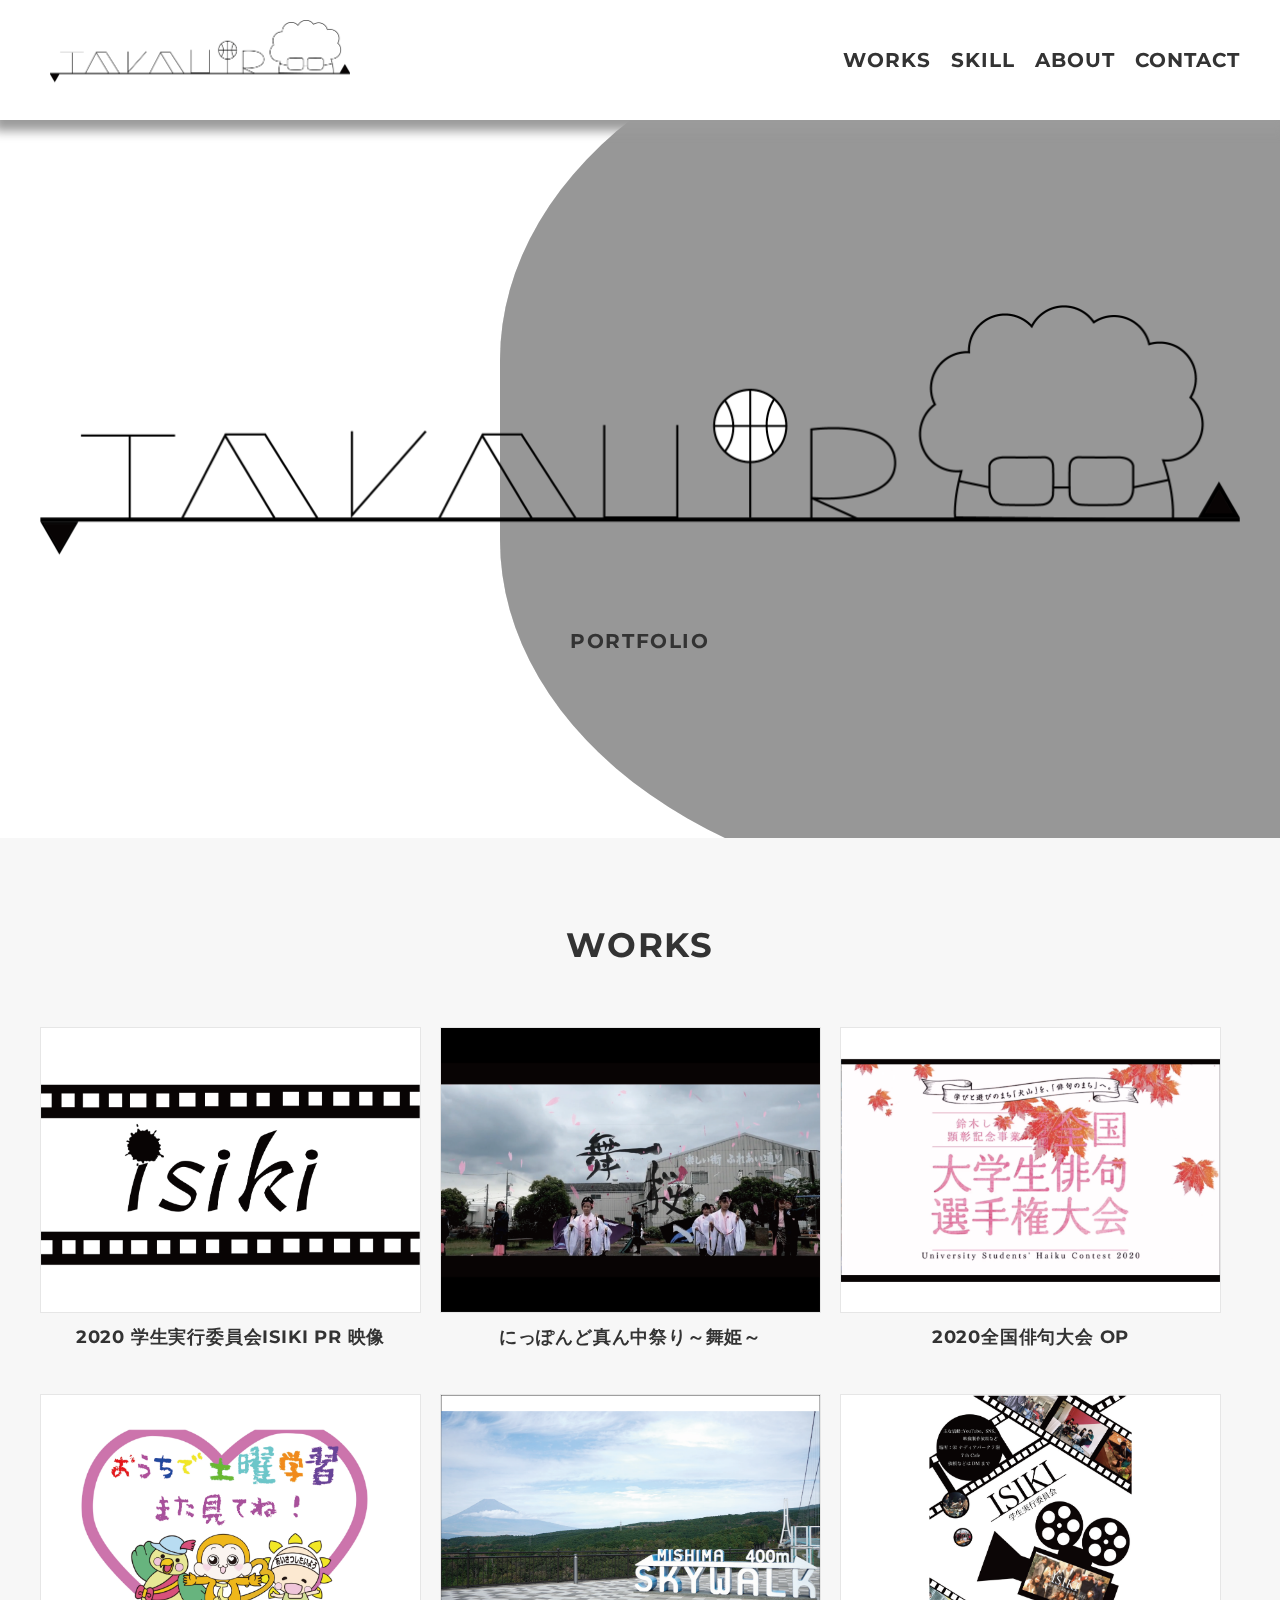
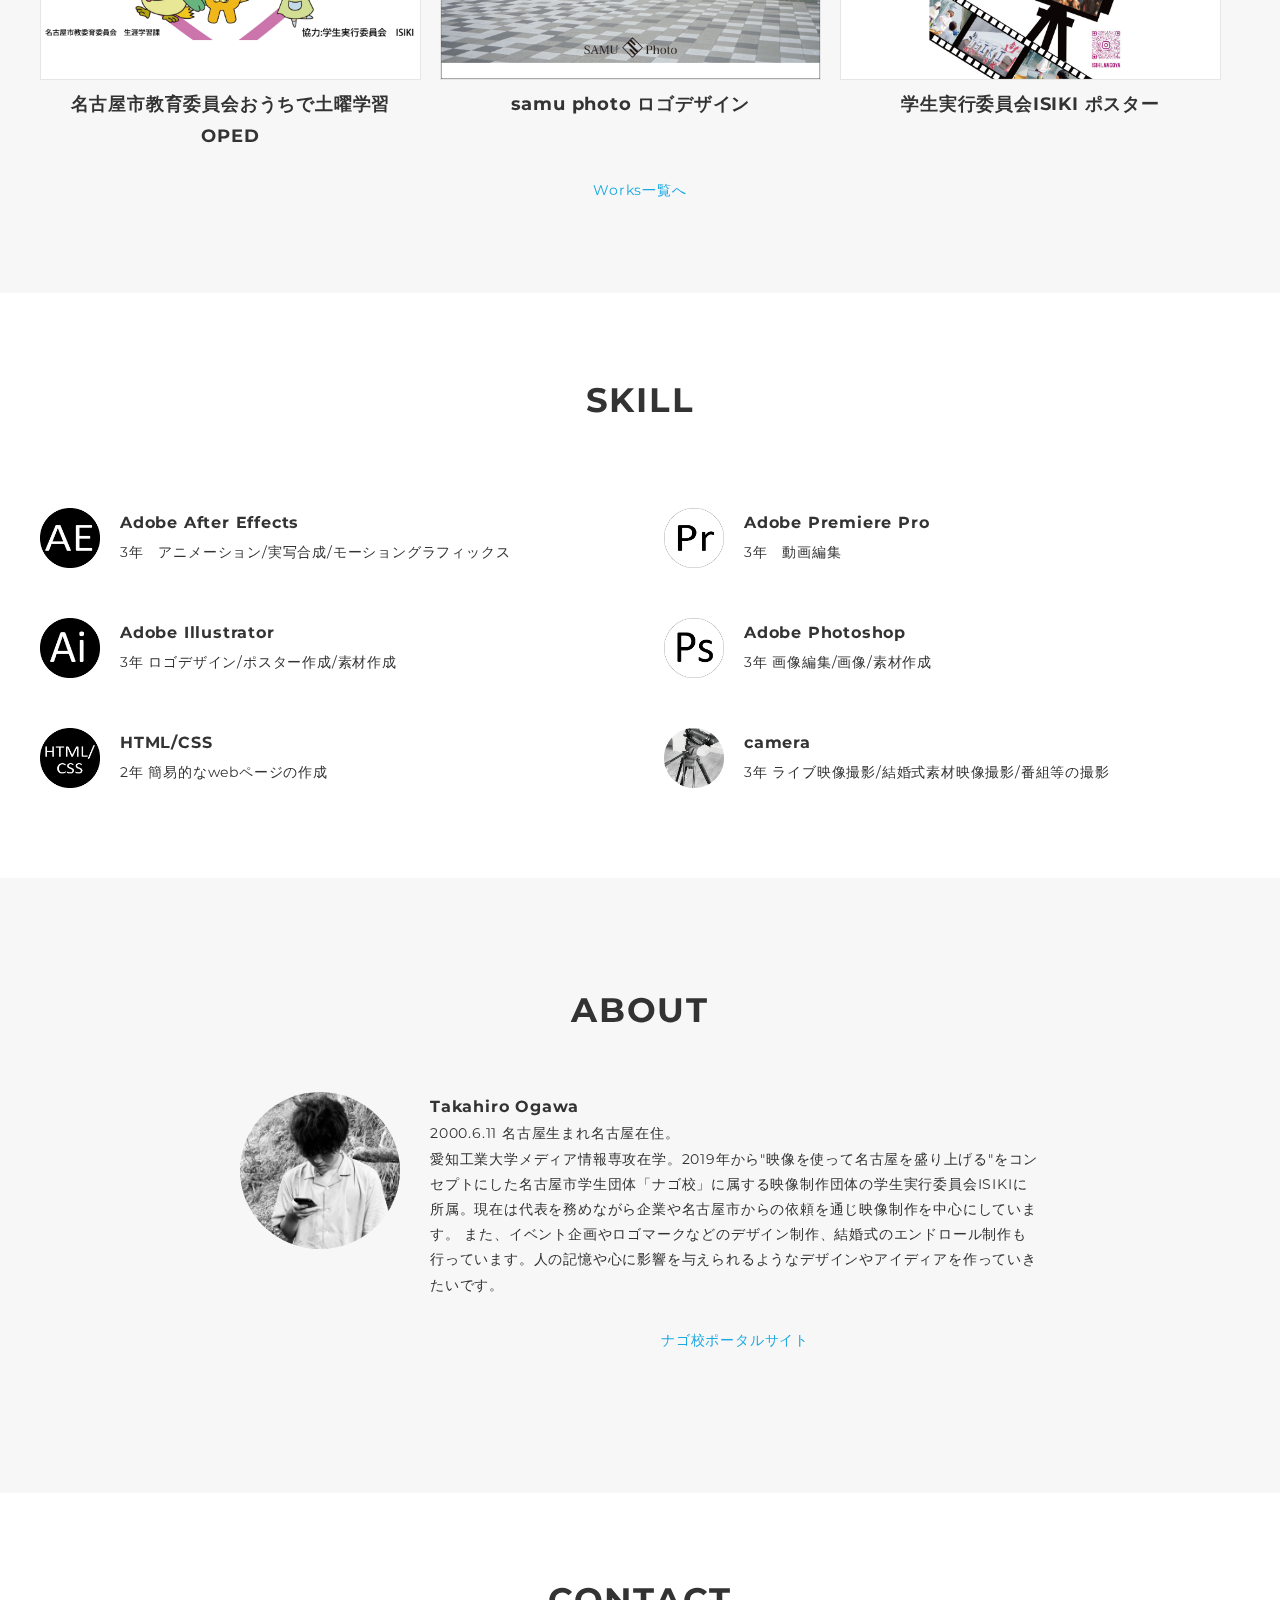
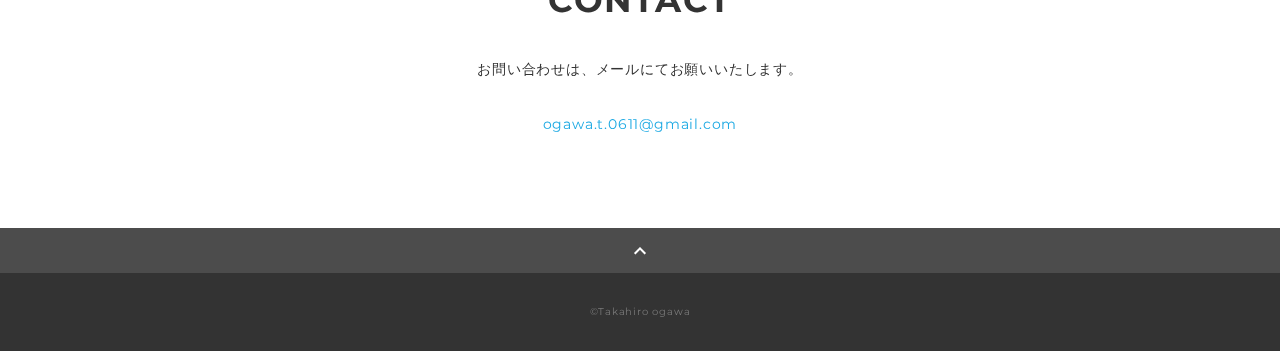
==== index.html @ 445a349c "Update index.html" ====
<!DOCTYPE html>
<html>
<head>
  <meta charset="utf-8">
  <meta name="viewport" content="width=device-width,initial-scale=1.0,user-scalable=no">
  <title>Takahiro</title>
  <link rel="preconnect" href="https://fonts.gstatic.com">
  <link href="https://fonts.googleapis.com/css2?family=Montserrat:wght@400;700&display=swap" rel="stylesheet">
  <link href="https://fonts.googleapis.com/css?family=Material+Icons+Outlined" rel="stylesheet">
  <link href="css/ress.css" media="all" rel="stylesheet" type="text/css" />
  <link href="css/style.css" media="all" rel="stylesheet" type="text/css" />
</head>

<body>
  <div class="wrapper">

    <!-- header -->
    <header class="header ">
      <div class="inner">
              <h1 class="header-logo">
                <a href="#main"><img src="img/takahirologo.png" alt=""/></a>
        </h1>
              <nav class="header-nav">
          <ul class="header-nav-list">
            <li class="header-nav-item"><a href="#works">WORKS</a></li>
            <li class="header-nav-item"><a href="#skill">SKILL</a></li> 
            <li class="header-nav-item"><a href="#about">ABOUT</a></li>
            <li class="header-nav-item"><a href="#contact">CONTACT</a></li>
          </ul>
        </nav>
      </div>
    </header>
    <main class="content">

      <!-- main-visual -->
      <div class="main-visual" id="main">
        <div class="main-visual-inner">
          <p class="main-visual-title"><img src="img/takahirologo.png" alt="" /></p>
          <p class="main-visual-subtitle">PORTFOLIO</p>
        </div>
      </div>
      <!-- /main-visual -->

      <!-- works -->
      <section class="works section" id="works">
        <div class="inner">
          <h2 class="title">WORKS</h2>
          <br>
          <div class="works-list">
            <a class="works-item" href="works-template.html">
              <p class="works-img"><img src="img/団体紹介.png" alt="" /></p>
              <p class="works-name">2020 学生実行委員会ISIKI PR 映像</p>
            </a>
            <a class="works-item" href="domaturi.html">
              <p class="works-img"><img src="img/maihime.png" alt="" /></p>
              <p class="works-name">にっぽんど真ん中祭り～舞姫～</p>
            </a>
            <a class="works-item" href="haiku.html">
              <p class="works-img"><img src="img/俳句大会.png" alt="" /></p>
              <p class="works-name">2020全国俳句大会 OP </p>
            </a>
            <a class="works-item" href="oped.html">
              <p class="works-img"><img src="img/ed.png" alt="" /></p>
              <p class="works-name">名古屋市教育委員会おうちで土曜学習　OPED</p>
            </a>
             <a class="works-item" href="samu.html">
              <p class="works-img"><img src="img/samu.png" alt="" /></p>
              <p class="works-name">samu photo ロゴデザイン</p>
            </a>
            <a class="works-item" href="ISIKIpo.html">
              <p class="works-img"><img src="img/ISIKIpo.png" alt="" /></p>
              <p class="works-name">学生実行委員会ISIKI ポスター </p>
            </a>
          </div>
          <br>
          <div class="home-link">
            <a href="worksall.html">Works一覧へ</a>
          </div>
        </div>
      </section>
      <!-- /works -->

      <!-- skill -->
      <section class="skill section" id="skill">
        <div class="inner">
          <h2 class="title">SKILL</h2>
          <br><br>
          <div class="skill-list">
            <div class="skill-item">
              <p class="skill-img"><img src="img/AElogo.png" alt=""></p>
              <div class="skill-body">
                <h3 class="skill-name">Adobe After Effects</h3>
                <p class="skill-text">
                  3年　アニメーション/実写合成/モーショングラフィックス</p>
              </div>
            </div>
            <div class="skill-item">
              <p class="skill-img"><img src="img/Prlogo.png" alt=""></p>
              <div class="skill-body">
                <h3 class="skill-name">Adobe Premiere Pro</h3>
                <p class="skill-text">
                  3年　動画編集</p>
              </div>
            </div>
            <div class="skill-item">
              <p class="skill-img"><img src="img/Ailogo.png" alt=""></p>
              <div class="skill-body">
                <h3 class="skill-name">Adobe Illustrator</h3>
                <p class="skill-text">
                  3年 ロゴデザイン/ポスター作成/素材作成</p>
              </div>
            </div>
            <div class="skill-item">
              <p class="skill-img"><img src="img/Pslogo.png" alt=""></p>
              <div class="skill-body">
                <h3 class="skill-name">Adobe Photoshop</h3>
                <p class="skill-text">
                  3年 画像編集/画像/素材作成</p>
              </div>
            </div>
            <div class="skill-item">
              <p class="skill-img"><img src="img/htmlcsslogo.png" alt=""></p>
              <div class="skill-body">
                <h3 class="skill-name">HTML/CSS</h3>
                <p class="skill-text">
                  2年 簡易的なwebページの作成</p>
              </div>
            </div>
            <div class="skill-item">
              <p class="skill-img"><img src="img/camera.png" alt=""></p>
              <div class="skill-body">
                <h3 class="skill-name">camera</h3>
                <p class="skill-text">
                 3年 ライブ映像撮影/結婚式素材映像撮影/番組等の撮影</p>
              </div>
            </div>
          </div>
        </div>
      </section>
      <!-- /skill -->

      <!-- about -->
      <section class="about section" id="about">
        <div class="inner">
          <br>
          <h2 class="title">ABOUT</h2>
          <br>
          <div class="profile">
                          
            <p class="profile-img">
              <img src="img/profile.jpeg" alt="">
              <span class="circle4"></span>
              <span class="circle5"></span>
              <span class="circle6"></span>
            </p>
            <div class="profile-body">
              <h3>
                Takahiro Ogawa
              </h3>
              <p>
                2000.6.11 名古屋生まれ名古屋在住。<br>
                愛知工業大学メディア情報専攻在学。2019年から"映像を使って名古屋を盛り上げる"をコンセプトにした名古屋市学生団体「ナゴ校」に属する映像制作団体の学生実行委員会ISIKIに所属。現在は代表を務めながら企業や名古屋市からの依頼を通じ映像制作を中心にしています。
                また、イベント企画やロゴマークなどのデザイン制作、結婚式のエンドロール制作も行っています。人の記憶や心に影響を与えられるようなデザインやアイディアを作っていきたいです。
              </p>
              <div class="home-link">
             <p><a href="https://gakusei-town.nagoya/nagoko/" target="_blank" rel="noopener">ナゴ校ポータルサイト</a></p>
          </div>
            </div>
          </div>
        </div>
        <br>
        <br>
      </section>
      <!-- /about -->

      <!-- contact -->
      <section class="contact section" id="contact">
        <div class="inner">
          <h2 class="title">CONTACT</h2>
          <p class="lead">
            お問い合わせは、<br class="sp-only">メールにてお願いいたします。
          </p>
          <div class="contact-list">
            <!--<a class="contact-item" href="https://twitter.com/" target="_blank" rel="noopener">Twitter</a>
            <a class="contact-item" href="https://www.instagram.com/" target="_blank" rel="noopener">Instagram</a>-->
            <a href="mailto:ogawa.t.0611@gmail.com"><span class="contact-item">ogawa.t.0611@gmail.com</span></a>
          </div>
        </div>
      </section>
      <!-- /contact -->
      <div class="page-top" id="js-page-top">
        <span class="material-icons-outlined">expand_less</span>
      </div>
    </main>

    <!-- footer -->
    <footer class="footer">
      <div class="copyright">&copy;Takahiro ogawa</div>
    </footer>
    <!-- /footer -->

  </div>
  <script src="https://ajax.googleapis.com/ajax/libs/jquery/3.5.1/jquery.min.js"></script>
  <script type='text/javascript' src="js/script.js"></script>
</body>
</html>
---- css/ress.css ----
/*!
 * ress.css • v3.0.1
 * MIT License
 * github.com/filipelinhares/ress
 */

/* # =================================================================
   # Global selectors
   # ================================================================= */

html {
  box-sizing: border-box;
  word-break: normal;
  -moz-tab-size: 4;
  tab-size: 4;

  -webkit-text-size-adjust: 100%; /* Prevent adjustments of font size after orientation changes in iOS */
}

*,
::before,
::after {
  box-sizing: inherit;
  background-repeat: no-repeat; /* Set `background-repeat: no-repeat` to all elements and pseudo elements */
}

::before,
::after {
  vertical-align: inherit;
  text-decoration: inherit; /* Inherit text-decoration and vertical align to ::before and ::after pseudo elements */
}

* {
  margin: 0;
  padding: 0; /* Reset `padding` and `margin` of all elements */
}

/* # =================================================================
   # General elements
   # ================================================================= */

hr {
  overflow: visible; /* Show the overflow in Edge and IE */
  height: 0; /* Add the correct box sizing in Firefox */
}

details,
main {
  display: block; /* Render the `main` element consistently in IE. */
}

summary {
  display: list-item; /* Add the correct display in all browsers */
}

small {
  font-size: 80%; /* Set font-size to 80% in `small` elements */
}

[hidden] {
  display: none; /* Add the correct display in IE */
}

abbr[title] {
  /* Add the correct text decoration in Chrome, Edge, IE, Opera, and Safari */
  text-decoration: underline;
  text-decoration: underline dotted;
  border-bottom: none; /* Remove the bottom border in Chrome 57 */
}

a {
  background-color: transparent; /* Remove the gray background on active links in IE 10 */
}

a:active,
a:hover {
  outline-width: 0; /* Remove the outline when hovering in all browsers */
}

code,
kbd,
pre,
samp {
  font-family: monospace, monospace; /* Specify the font family of code elements */
}

pre {
  font-size: 1em; /* Correct the odd `em` font sizing in all browsers */
}

b,
strong {
  font-weight: bolder; /* Add the correct font weight in Chrome, Edge, and Safari */
}

/* https://gist.github.com/unruthless/413930 */
sub,
sup {
  position: relative;
  font-size: 75%;
  line-height: 0;
  vertical-align: baseline;
}

sub {
  bottom: -.25em;
}

sup {
  top: -.5em;
}

/* # =================================================================
   # Forms
   # ================================================================= */

input {
  border-radius: 0;
}

/* Replace pointer cursor in disabled elements */
[disabled] {
  cursor: default;
}

[type="number"]::-webkit-inner-spin-button,
[type="number"]::-webkit-outer-spin-button {
  height: auto; /* Correct the cursor style of increment and decrement buttons in Chrome */
}

[type="search"] {
  outline-offset: -2px; /* Correct the outline style in Safari */

  -webkit-appearance: textfield; /* Correct the odd appearance in Chrome and Safari */
}

[type="search"]::-webkit-search-decoration {
  -webkit-appearance: none; /* Remove the inner padding in Chrome and Safari on macOS */
}

textarea {
  overflow: auto; /* Internet Explorer 11+ */
  resize: vertical; /* Specify textarea resizability */
}

button,
input,
optgroup,
select,
textarea {
  font: inherit; /* Specify font inheritance of form elements */
}

optgroup {
  font-weight: bold; /* Restore the font weight unset by the previous rule */
}

button {
  overflow: visible; /* Address `overflow` set to `hidden` in IE 8/9/10/11 */
}

button,
select {
  text-transform: none; /* Firefox 40+, Internet Explorer 11- */
}

/* Apply cursor pointer to button elements */
button,
[type="button"],
[type="reset"],
[type="submit"],
[role="button"] {
  cursor: pointer;
  color: inherit;
}

/* Remove inner padding and border in Firefox 4+ */
button::-moz-focus-inner,
[type="button"]::-moz-focus-inner,
[type="reset"]::-moz-focus-inner,
[type="submit"]::-moz-focus-inner {
  padding: 0;
  border-style: none;
}

/* Replace focus style removed in the border reset above */
button:-moz-focusring,
[type="button"]::-moz-focus-inner,
[type="reset"]::-moz-focus-inner,
[type="submit"]::-moz-focus-inner {
  outline: 1px dotted ButtonText;
}

button,
html [type="button"],
/* Prevent a WebKit bug where (2) destroys native `audio` and `video`controls in Android 4 */
[type="reset"],
[type="submit"] {
  -webkit-appearance: button; /* Correct the inability to style clickable types in iOS */
}

/* Remove the default button styling in all browsers */
button,
input,
select,
textarea {
  border-style: none;
  background-color: transparent;
}

/* Style select like a standard input */
select {
  -webkit-appearance: none; /* Chrome 41+ */
  -moz-appearance: none; /* Firefox 36+ */
}

select::-ms-expand {
  display: none; /* Internet Explorer 11+ */
}

select::-ms-value {
  color: currentColor; /* Internet Explorer 11+ */
}

legend {
  display: table; /* Correct the text wrapping in Edge and IE */
  max-width: 100%; /* Correct the text wrapping in Edge and IE */
  max-width: 100%; /* Correct the text wrapping in Edge 18- and IE */
  white-space: normal; /* Correct the text wrapping in Edge and IE */
  color: inherit; /* Correct the color inheritance from `fieldset` elements in IE */
  border: 0; /* Correct `color` not being inherited in IE 8/9/10/11 */
}

::-webkit-file-upload-button {
  font: inherit; /* Change font properties to `inherit` in Chrome and Safari */
  color: inherit;
  /* Correct the inability to style clickable types in iOS and Safari */

  -webkit-appearance: button;
}

/* # =================================================================
   # Specify media element style
   # ================================================================= */

img {
  border-style: none; /* Remove border when inside `a` element in IE 8/9/10 */
}

/* Add the correct vertical alignment in Chrome, Firefox, and Opera */
progress {
  vertical-align: baseline;
}

/* # =================================================================
   # Accessibility
   # ================================================================= */

/* Hide content from screens but not screenreaders */
@media screen {
  [hidden~="screen"] {
    display: inherit;
  }
  [hidden~="screen"]:not(:active):not(:focus):not(:target) {
    position: absolute !important;
    clip: rect(0 0 0 0) !important;
  }
}

/* Specify the progress cursor of updating elements */
[aria-busy="true"] {
  cursor: progress;
}

/* Specify the pointer cursor of trigger elements */
[aria-controls] {
  cursor: pointer;
}

/* Specify the unstyled cursor of disabled, not-editable, or otherwise inoperable elements */
[aria-disabled] {
  cursor: default;
}
---- css/style.css ----
body {
  font-family: "Montserrat","Helvetica Neue",Arial,"Hiragino Kaku Gothic ProN","Hiragino Sans",Meiryo,sans-serif;
  font-size: 14px;
  line-height: 1.8;
  letter-spacing: .8px;
  color: #333;
}

a {
  transition: opacity .3s;
  text-decoration: none;
  color: #1ca9e3;
}

img {
  max-width: 100%;
  height: auto;
  vertical-align: bottom;
  border-style: none;
}

ul,
li {
  list-style: none;
}

.pc-only {
  display: block;
}

.sp-only {
  display: none;
}

/*--------------------------------
 レイアウト
---------------------------------*/
.wrapper {
  padding-top: 73px;
}

.section {
  padding: 90px 0;
}

.section:nth-of-type(odd) {
  background-color: #f7f7f7;
}

.inner {
  max-width: 1340px;
  margin: 0 auto;
  padding: 0 40px;
}

/*--------------------------------
 見出し
---------------------------------*/
.title {
  font-size: 34px;
  font-weight: bold;
  line-height: 1;
  margin-bottom: 40px;
  text-align: center;
  letter-spacing: .05em;
  color: #333;
}

.lead {
  margin-bottom: 30px;
}

/*--------------------------------
ヘッダー
---------------------------------*/
.header {
  position: fixed;
  top: 0;
  z-index: 1;
  width: 100%;
  background-color: #fff;
  box-shadow: 0 5px 10px 6px rgb(155, 155, 155);
}

.header .inner {
  display: flex;
  align-items: center;
  justify-content: space-between;
  padding: 20px 40px;
}

.header-logo { 
  max-width: 25%;
  max-height: 25%;
  font-weight: bold;
  line-height: 1.2;
  margin-right: 10px;
  margin-left: 10px;
  letter-spacing: .05em;
}
.header-logo a {
  color: #333;
}
.header-logo2 {
  max-width: 25%;
  max-height: 25%;
  font-weight: bold;
  line-height: 1.2;
  margin-left: 10px;
  margin-right: 10px;
  letter-spacing: .05em;
  
}
.header-logo2 a {
  color: #333;
}
.header-nav-list {
  display: flex;
  justify-content: space-between;
}

.header-nav-item:not(:last-child) {
  margin-right: 20px;
}

.header-nav-item a {
  position: relative;
  font-size: 20px;
  font-weight: bold;
  display: inline-block;
  padding: 5px 0;
  transition: .3s;
  letter-spacing: .05em;
  color: #333;
}
.header-nav-item a:after {
  position: absolute;
  bottom: 0;
  left: 50%;
  width: 0;
  height: 3px;
  content: "";
  transition: .3s;
  -webkit-transform: translateX(-50%);
  transform: translateX(-50%);
  background-color: #333;
}

.header-nav-item a:hover:after {
  width: 100%;
}

/*--------------------------------
 メインビジュアル
---------------------------------*/
.main-visual {
  display: flex;
  align-items: center;
  justify-content: center;
  height: 85vh;
  text-align: center;
}

.main-visual-inner {
  padding: 0 40px;
}

.main-visual-title {
  font-size: 60px;
  font-weight: bold;
  line-height: 1.2;
  margin-bottom: 5px;
  margin-top: 50px;
  letter-spacing: .1em;
}
.main-visual-subtitle {
  font-size: 20px;
  font-weight: bold;
  line-height: 1;
  margin-bottom: 5px;
  letter-spacing: .08em;
}

/*--------------------------------
 Works
---------------------------------*/
.works-list {
  display: flex;
  flex-wrap: wrap;
  margin-bottom: -40px;
}

.works-item {
  width: 31.74603%;
  margin-right: 1.58730%;
  margin-bottom: 40px;
  color: #333;
}

.works-item:hover {
  opacity: .9;
}

.works-item:nth-of-type(3n) {
  margin-right: 0;
}

.works-img img {
  border: 1px solid #e6e6e6;
}

.works-name {
  text-align: center;
  font-size: 18px;
  font-weight: bold;
  margin-top: 8px;
}

.works-info {
  font-size: 15px;
}

/*--------------------------------
 Skill
---------------------------------*/
.skill-list {
  display: flex;
  flex-wrap: wrap;
  justify-content: space-between;
  margin-bottom: -50px;
}

.skill-item {
  display: flex;
  align-items: flex-start;
  justify-content: space-between;
  width: 48%;
  margin-bottom: 50px;
}

.skill-img {
  width: 60px;
  height: auto;
  margin-right: 20px;
}

.skill-body {
  flex: 1;
}

.skill-name {
  margin-bottom: 3px;
}

/*--------------------------------
 About
---------------------------------*/
.profile {
  display: flex;
  flex-wrap: wrap;
  max-width: 800px;
  margin: 0 auto;
}

.profile-img {
  width: 20%;
  margin-right: 30px;
  border-radius: 50%;
}
.circle1,
.circle2,
.circle3 {
  position: fixed;
    
  top: 0;
  margin-left: 500px;
  width: 70%;
  height: 70%;
  border-radius: 40%;
  z-index: -1;
}
@keyframes rotation {
    from {  
      transform: rotate(0deg);
    }
    to {
      transform: rotate(360deg);
    }
  }
.circle1 {
    opacity: 0.7;
    background: #8a8a8a;
    transform-origin: 50% 47%;
    animation: rotation 10s infinite linear;
}
.circle2 {
    opacity: 0.5;
    background: rgba(117, 117, 117, 0.133);
    transform-origin: 52% 48%;
    animation: rotation 17s infinite linear;
}
.circle3 {
    opacity: 0.3;
    background: #6d6d6d;
    transform-origin: 48% 52%;
    animation: rotation 13s infinite linear;
}
.circle4,
.circle5,
.circle6 {
  position: fixed;
    
    top: 0;
    margin-left: 100px;
    width: 100%;
    height: 100%;
    border-radius: 40%;
    z-index: -1;
}
@keyframes rotation {
    from {  
      transform: rotate(0deg);
    }
    to {
      transform: rotate(360deg);
    }
  }
.circle4 {
    opacity: 0.7;
    background: #8a8a8a;
    transform-origin: 50% 47%;
    animation: rotation 10s infinite linear;
}
.circle5 {
    opacity: 0.5;
    background: rgba(117, 117, 117, 0.133);
    transform-origin: 52% 48%;
    animation: rotation 17s infinite linear;
}
.circle6 {
    opacity: 0.3;
    background: #6d6d6d;
    transform-origin: 48% 52%;
    animation: rotation 13s infinite linear;
}
.profile-img img {
  border-radius: 50%;
}
.profile-body {
  flex: 1;
}
.profile-body p:not(:last-child) {
  margin-bottom: 30px;
}

/*--------------------------------
 Contact
---------------------------------*/
.contact {
  text-align: center;
}

.contact-item:not(:last-child) {
  margin-right: 10px;
}

.contact-text {
  margin-top: 10px;
}
/*--------------------------------
 ページトップ
---------------------------------*/
.page-top {
  font-weight: bold;
  padding: 10px;
  cursor: pointer;
  text-align: center;
  background-color: #4c4c4c;
}

.page-top .material-icons-outlined {
  vertical-align: bottom;
  color: #fff;
}

/*--------------------------------
 フッター
---------------------------------*/
.footer {
  padding: 30px;
  background-color: #333;
}

.copyright {
  font-size: 10px;
  text-align: center;
  color: #797979;
}

/*--------------------------------
 下層：Worksページ
---------------------------------*/
.article {
  padding: 80px 0;
}

.article-inner {
  max-width: 1040px;
  margin: 0 auto;
  padding: 0 20px;
}

.article-title {
  margin-bottom: 30px;
  text-align: center;
}
.article-img {
  display:block;
  box-align:center;
  margin-bottom: 20px;
}
.article-img2 {
  text-align: center;
  margin-bottom: 20px;
}
.article-body {
  max-width: 720px;
  margin: 0 auto;
  margin-bottom: 80px;
}

.article-info-title {
  font-size: 15px;
}

.article-body img {
  margin-bottom: 30px;
}

.article-body p {
  margin-bottom: 30px;
}

.home-link {
  text-align: center;
}

/*media Queries 767
----------------------------------------------------*/
@media screen and (max-width: 767px) {
  body {
    font-size: 13px;
    line-height: 1.7;
  }

  .pc-only {
    display: none;
  }

  .sp-only {
    display: block;
  }

  /* 見出し */
  .title {
    font-size: 26px;
    margin-bottom: 20px;
  }

  /* レイアウト */
  .wrapper {
    padding-top: 57px;
  }

  .section {
    padding: 60px 0;
  }

  .inner {
    padding: 0 20px;
  }

  /* ヘッダー */
  .header .inner {
    padding: 15px;
  }

  .header-logo {
    font-size: 15px;
    margin-right: 15px;
  }

  .header-nav-item:not(:last-child) {
    margin-right: 10px;
  }

  .header-nav-item a {
    font-size: 10px;
  }

  .header-nav-item a:after {
    display: none;
  }

  /*  メインビジュアル */
  .main-visual {
    height: 75vh;
  }

  .main-visual-inner {
    padding: 0 20px;
  }

  .main-visual-title {
    font-size: 30px;
  }
  .main-visual-subtitle {
    font-size: 16px;
    margin-bottom: 20px;
  }

  /* Works */
  .works-name {
    font-size: 10px;
  }

  .works-list {
    justify-content: space-between;
  }

  .works-item {
    flex: 0 0 48%;
    margin-right: 0;
    margin-bottom: 30px;
  }

  /* Skill */
  .skill-list {
    display: block;
    margin-bottom: 0;
  }

  .skill-item {
    width: 100%;
    margin-bottom: 35px;
  }

  .skill-item:last-child {
    margin-bottom: 0;
  }

  /* About */
  .profile {
    display: block;
  }
  .profile-img {
    width: 150px;
    margin: 0 auto;
    margin-bottom: 25px;
  }

  .profile-body p:not(:last-child) {
    margin-bottom: 20px;
  }
  /* フッター */
  .footer {
    padding: 20px;
  }

  /* 下層ページ */
  .article {
    padding: 50px 0;
  }
}
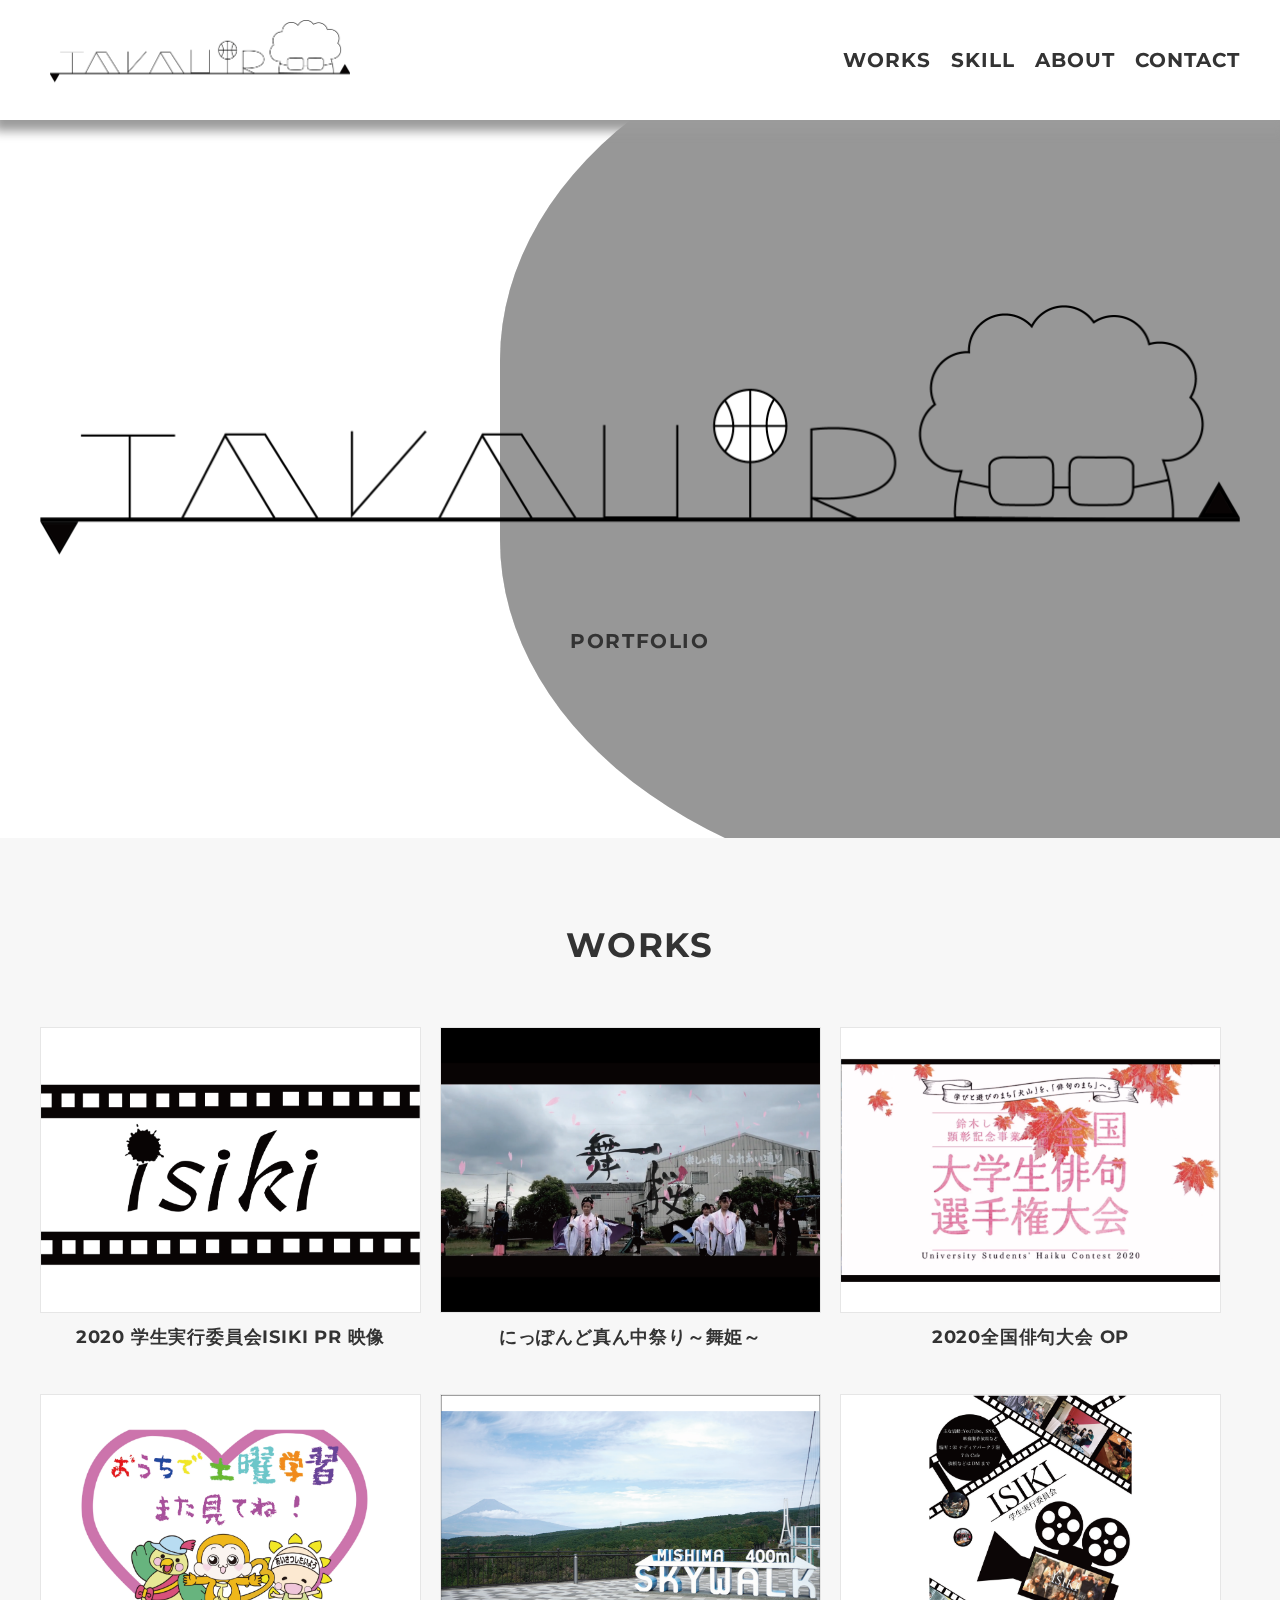
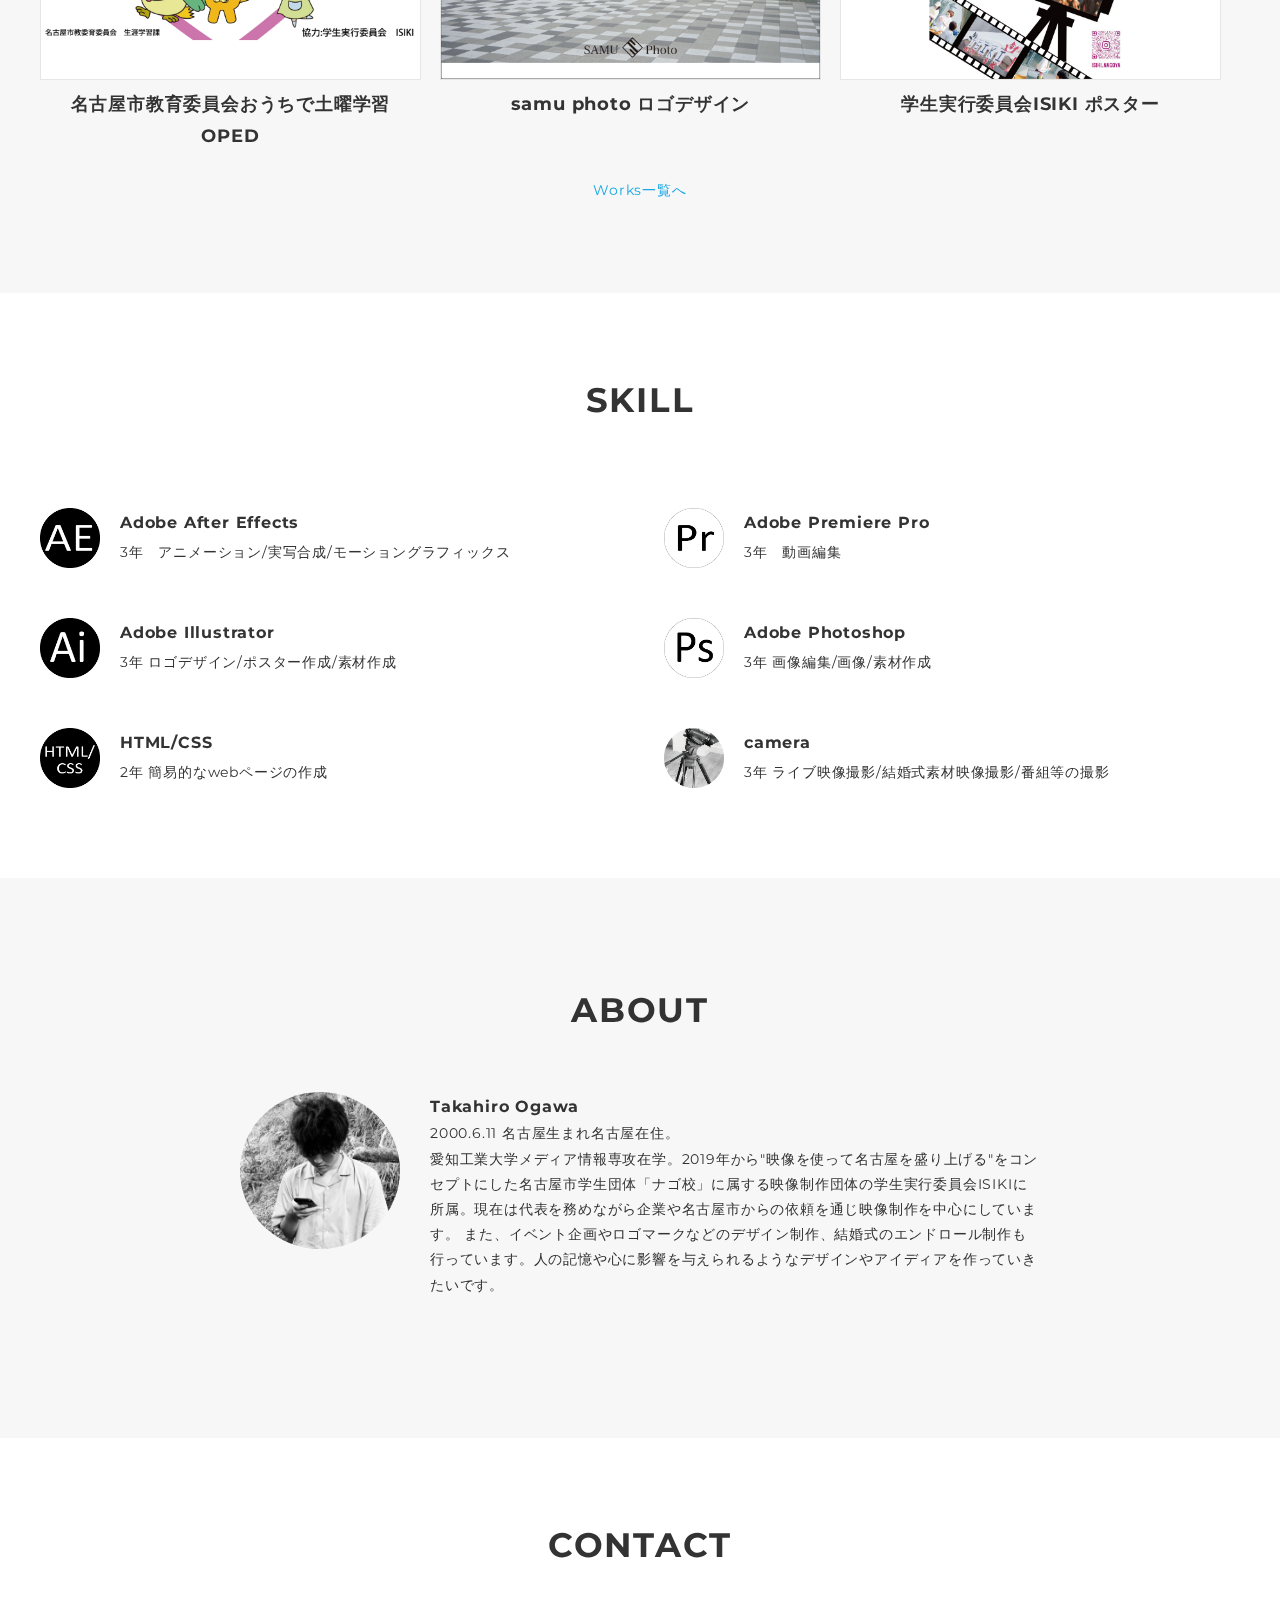
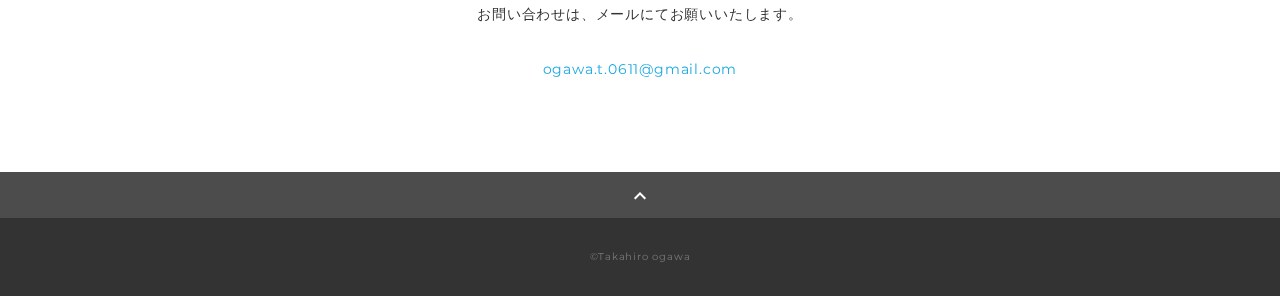
==== commit b40306c7: "Update index.html" ====
--- a/index.html
+++ b/index.html
@@ -162,9 +162,6 @@
                 愛知工業大学メディア情報専攻在学。2019年から"映像を使って名古屋を盛り上げる"をコンセプトにした名古屋市学生団体「ナゴ校」に属する映像制作団体の学生実行委員会ISIKIに所属。現在は代表を務めながら企業や名古屋市からの依頼を通じ映像制作を中心にしています。
                 また、イベント企画やロゴマークなどのデザイン制作、結婚式のエンドロール制作も行っています。人の記憶や心に影響を与えられるようなデザインやアイディアを作っていきたいです。
               </p>
-              <div class="home-link">
-             <p><a href="https://gakusei-town.nagoya/nagoko/" target="_blank" rel="noopener">ナゴ校ポータルサイト</a></p>
-          </div>
             </div>
           </div>
         </div>
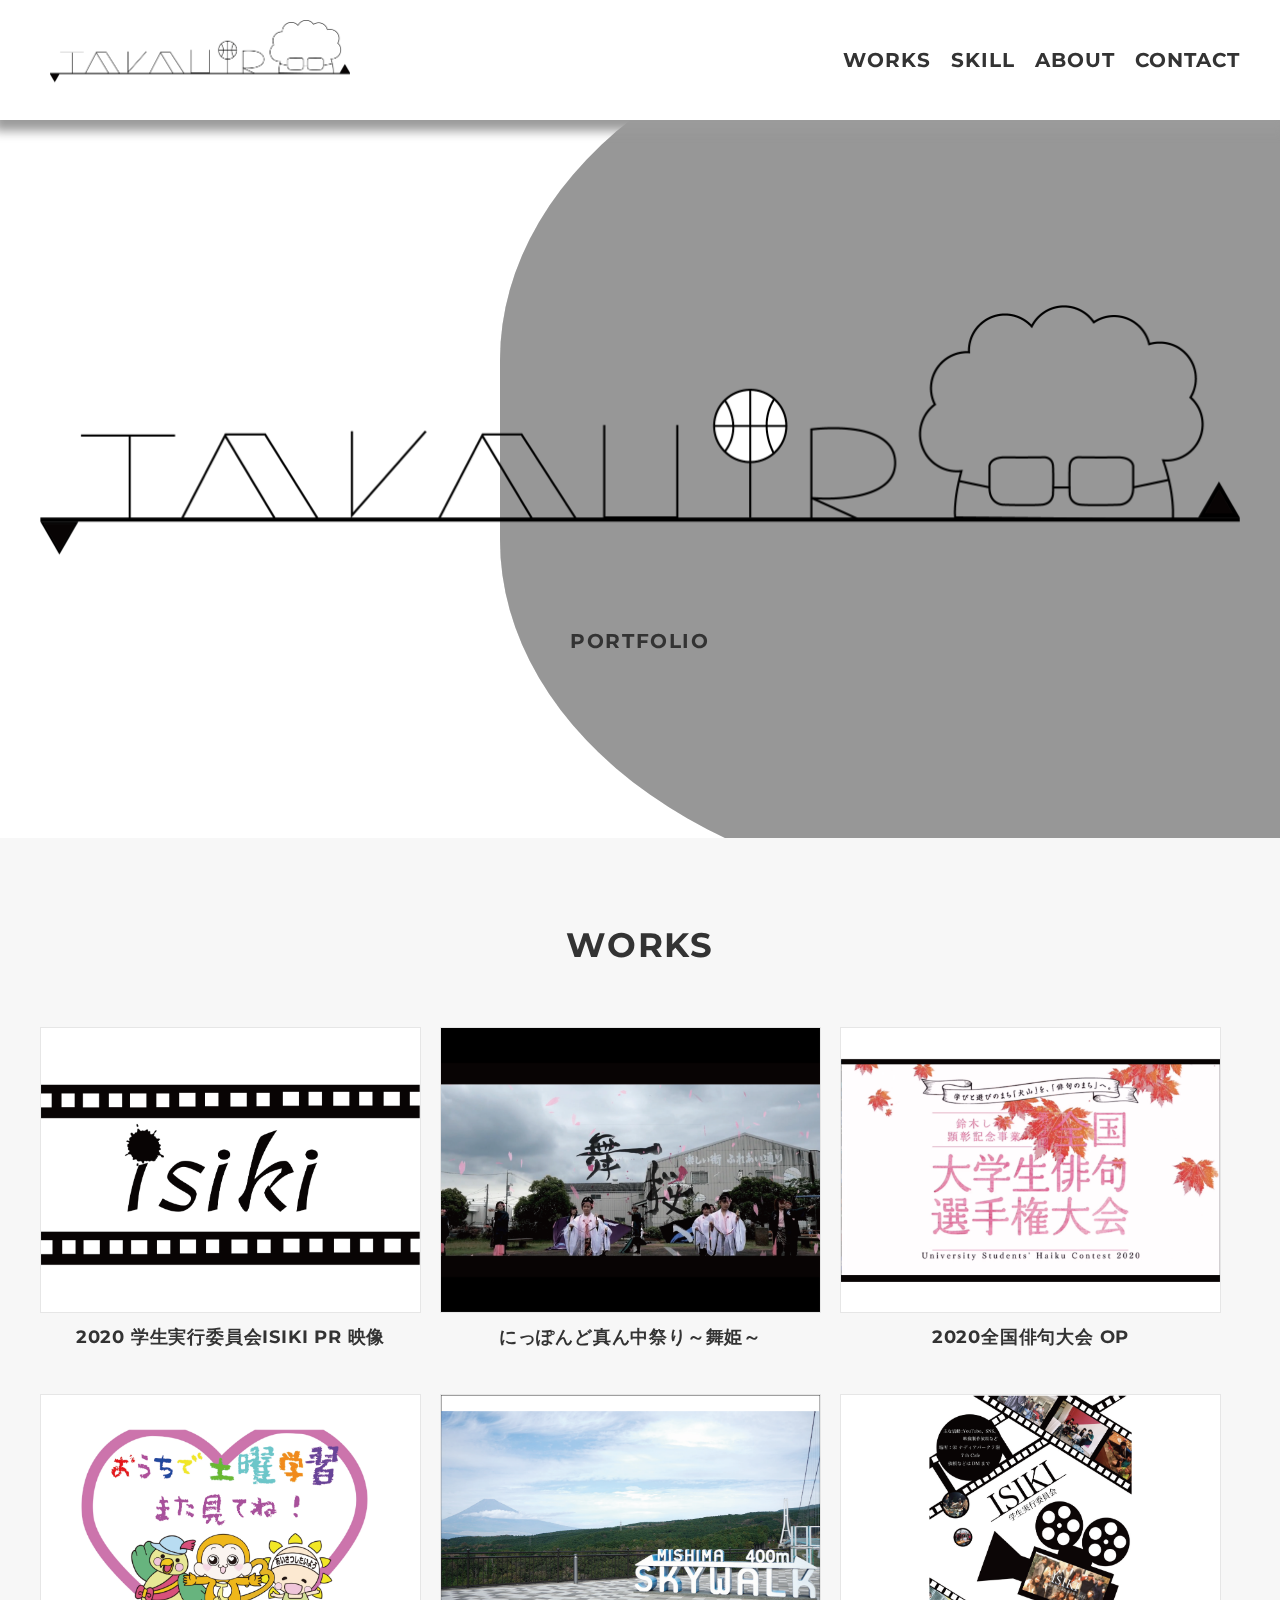
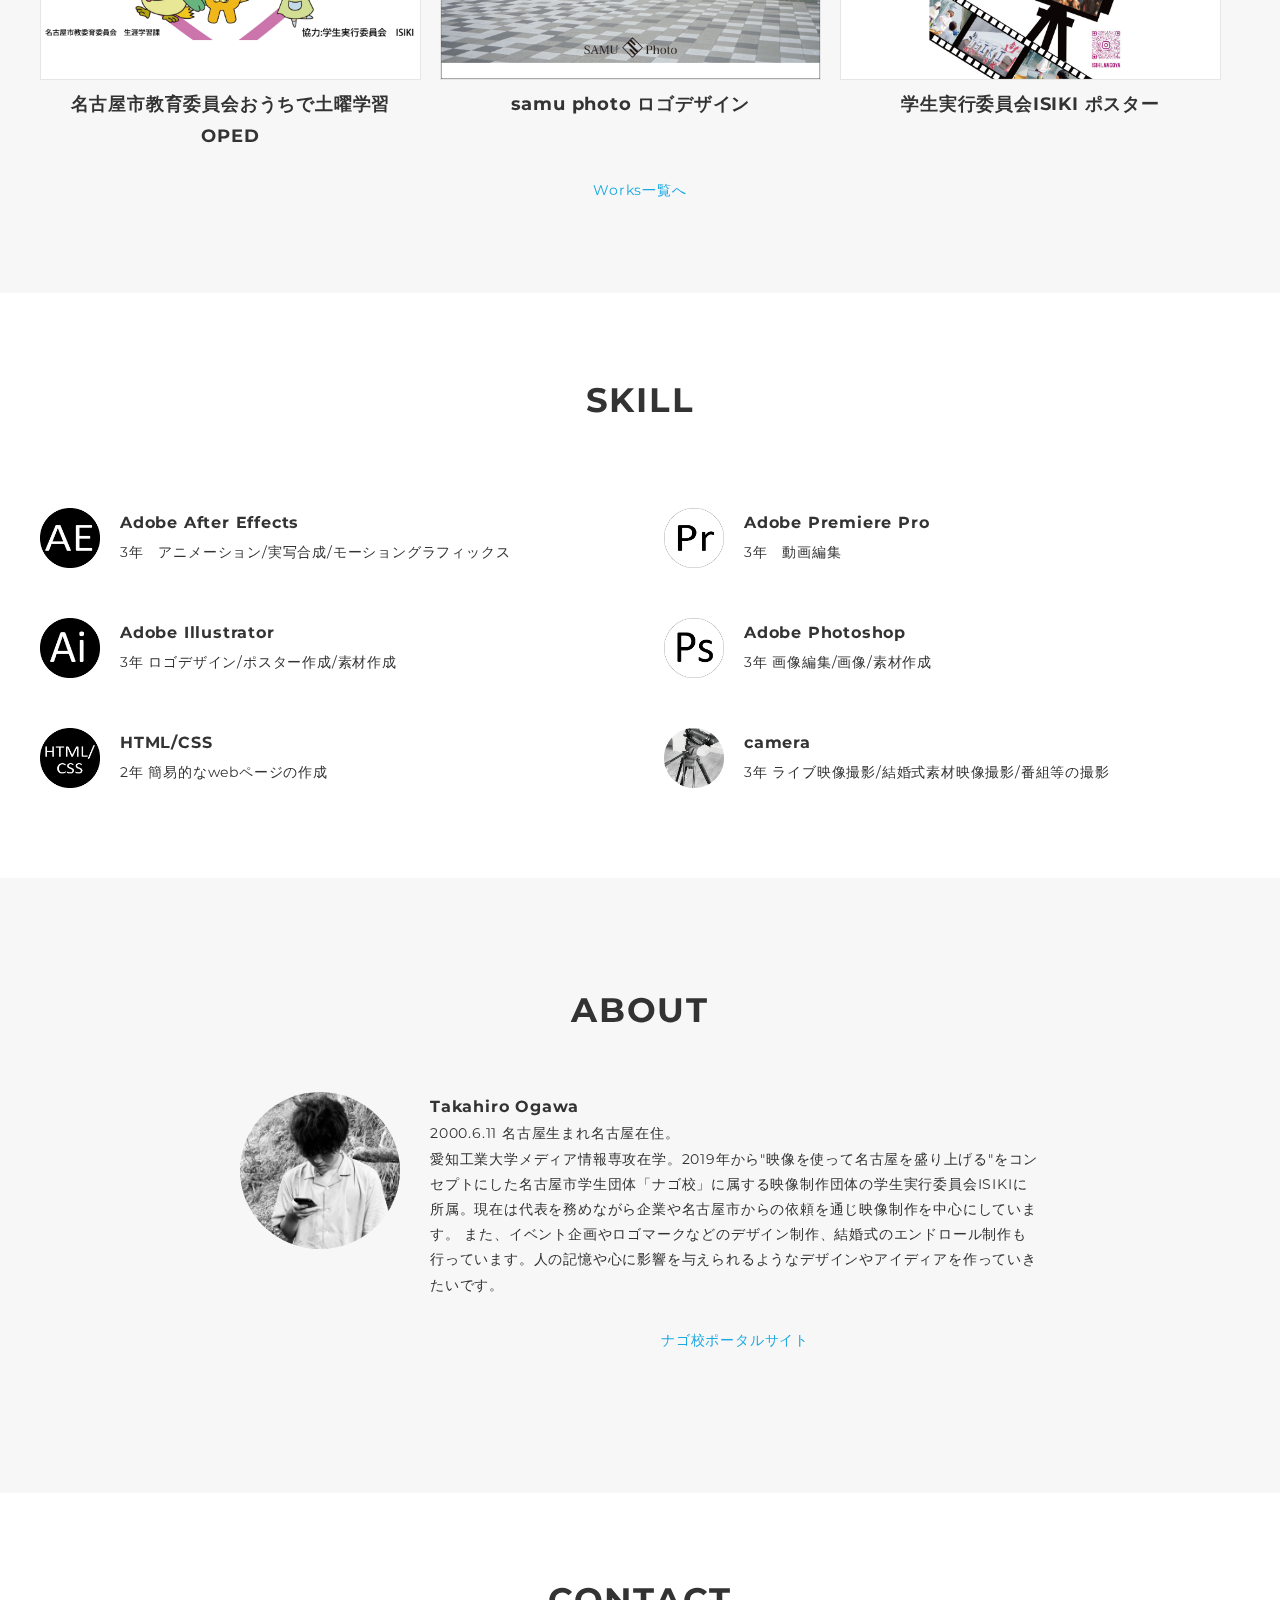
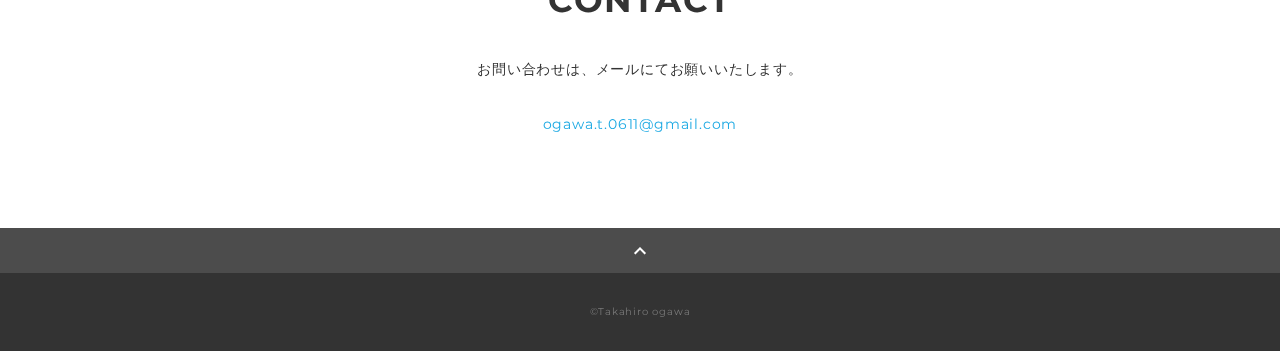
==== commit 3df955e0: "Update index.html" ====
--- a/index.html
+++ b/index.html
@@ -162,6 +162,9 @@
                 愛知工業大学メディア情報専攻在学。2019年から"映像を使って名古屋を盛り上げる"をコンセプトにした名古屋市学生団体「ナゴ校」に属する映像制作団体の学生実行委員会ISIKIに所属。現在は代表を務めながら企業や名古屋市からの依頼を通じ映像制作を中心にしています。
                 また、イベント企画やロゴマークなどのデザイン制作、結婚式のエンドロール制作も行っています。人の記憶や心に影響を与えられるようなデザインやアイディアを作っていきたいです。
               </p>
+               <div class="home-link">
+                  <p><a href="https://gakusei-town.nagoya/nagoko/" target="_blank" rel="noopener">ナゴ校ポータルサイト</a></p>
+               </div>
             </div>
           </div>
         </div>
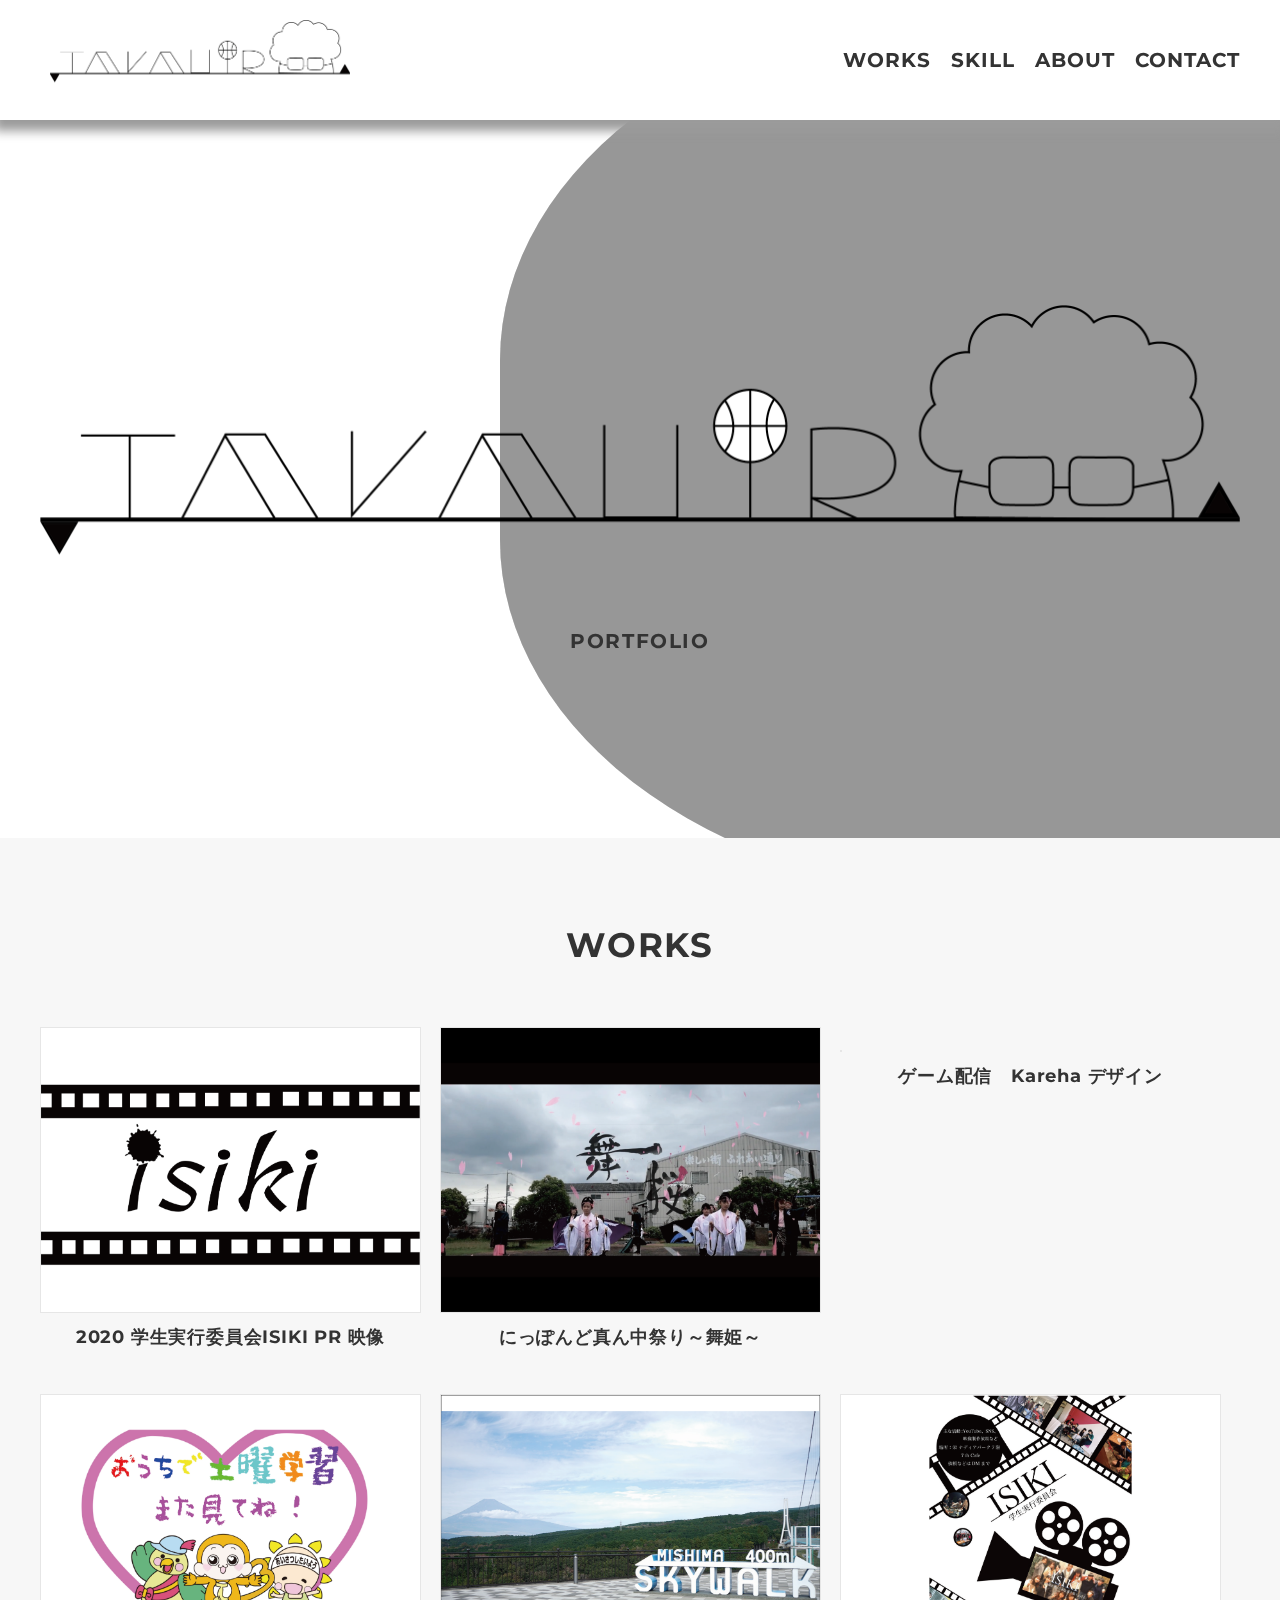
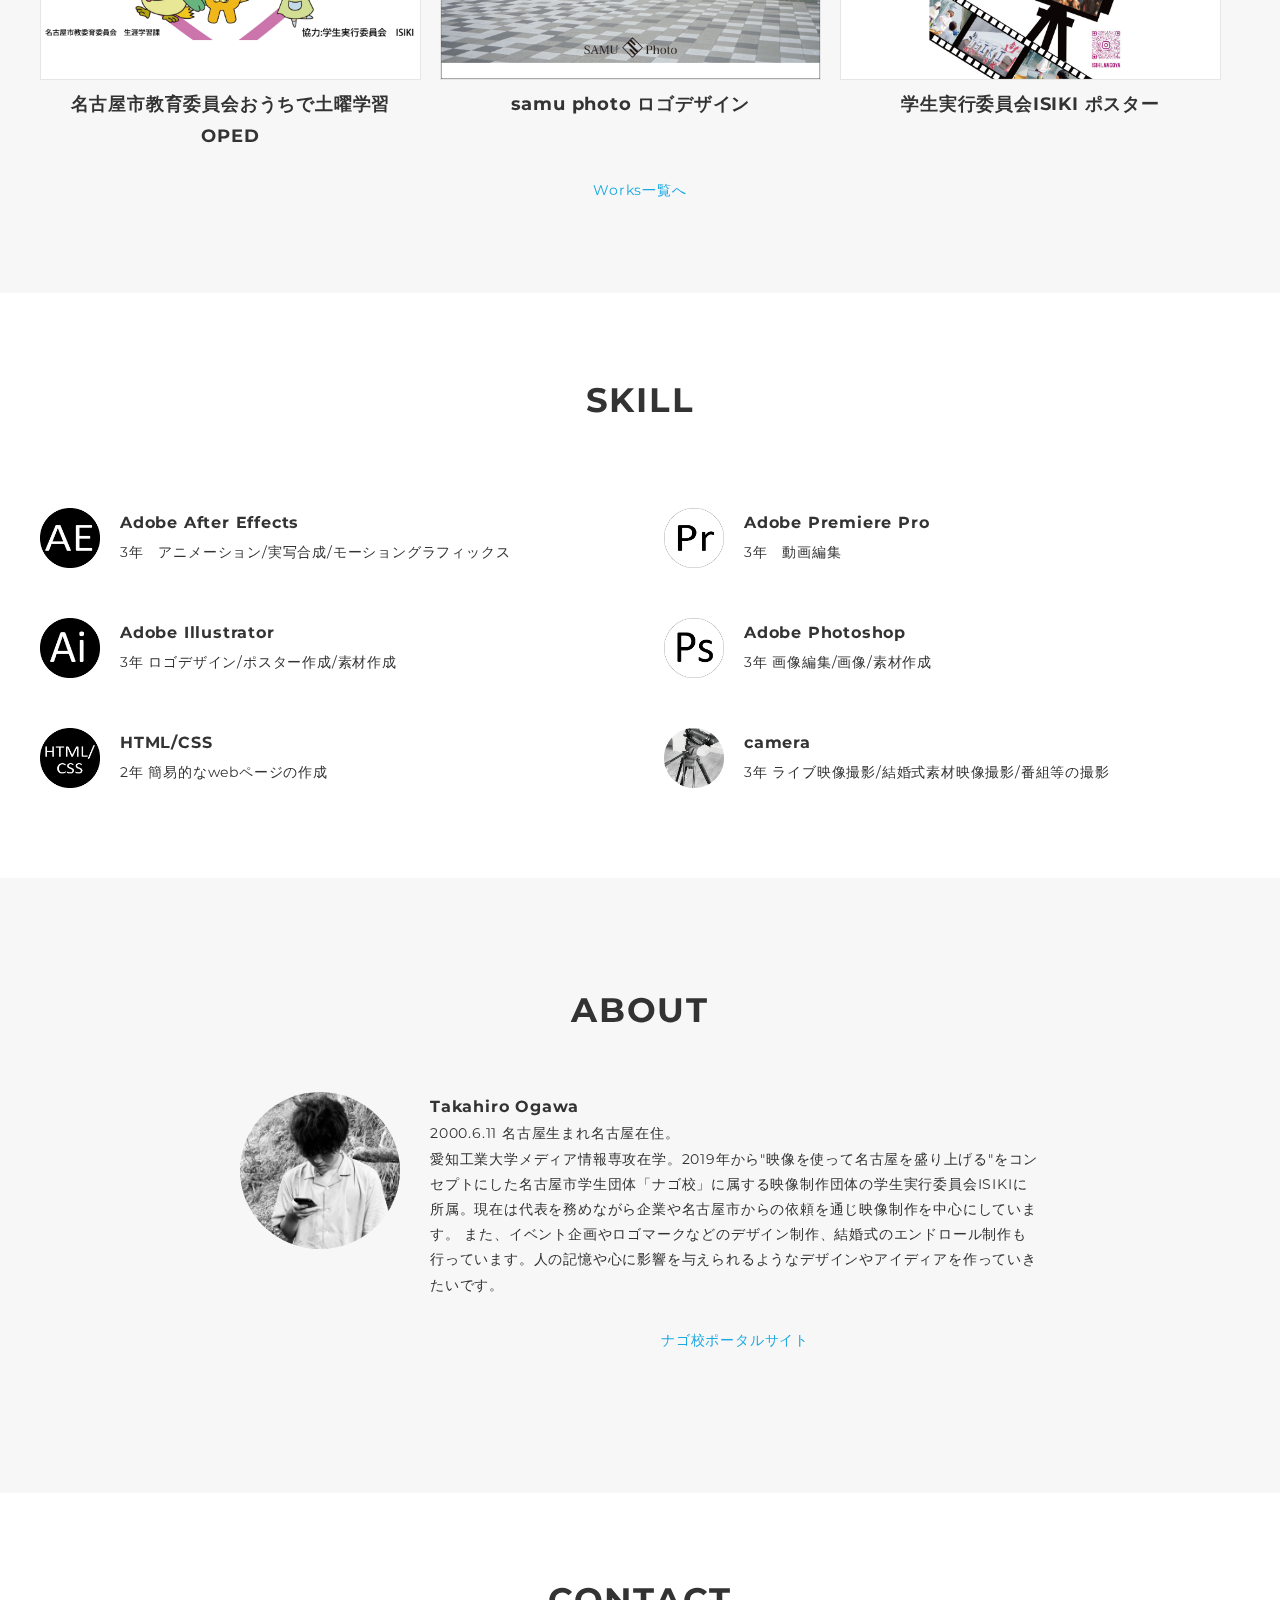
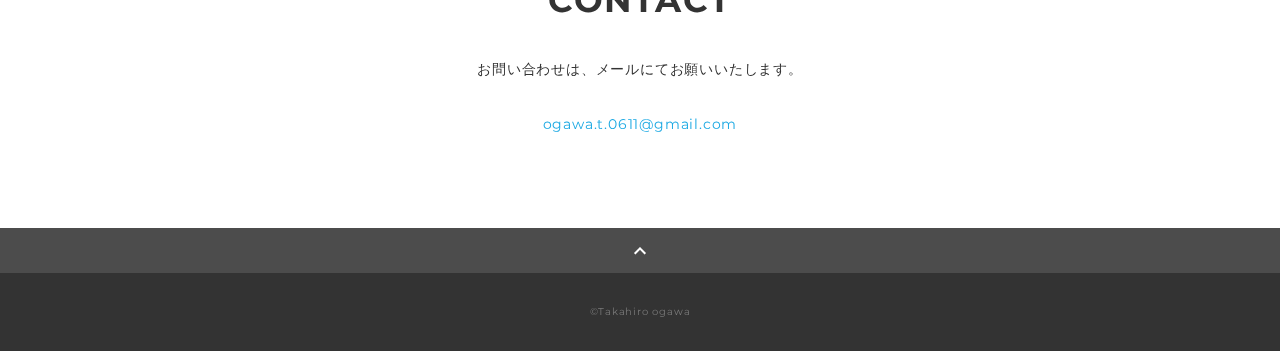
==== commit 696c1f97: "Update index.html" ====
--- a/index.html
+++ b/index.html
@@ -56,8 +56,8 @@
               <p class="works-name">にっぽんど真ん中祭り～舞姫～</p>
             </a>
             <a class="works-item" href="haiku.html">
-              <p class="works-img"><img src="img/俳句大会.png" alt="" /></p>
-              <p class="works-name">2020全国俳句大会 OP </p>
+              <p class="works-img"><img src="img/karehacup.png" alt="" /></p>
+              <p class="works-name">ゲーム配信　Kareha デザイン </p>
             </a>
             <a class="works-item" href="oped.html">
               <p class="works-img"><img src="img/ed.png" alt="" /></p>
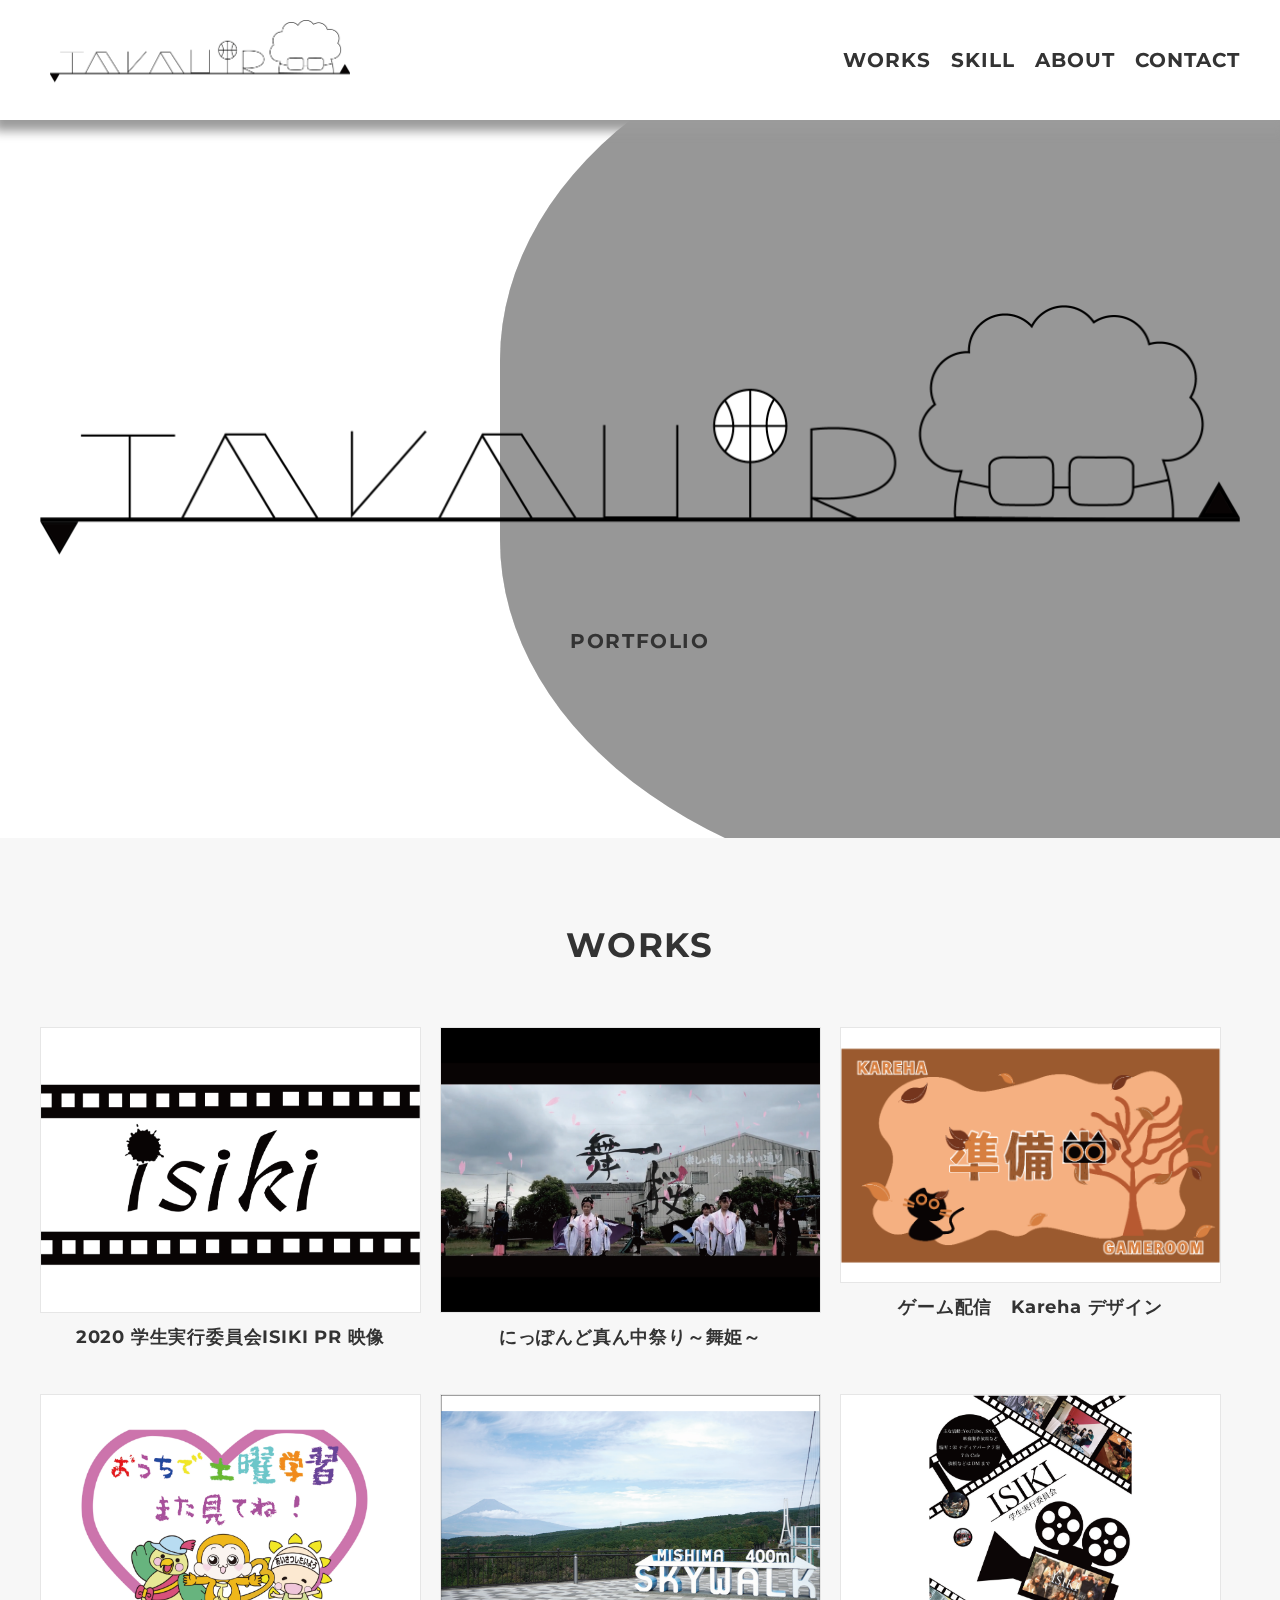
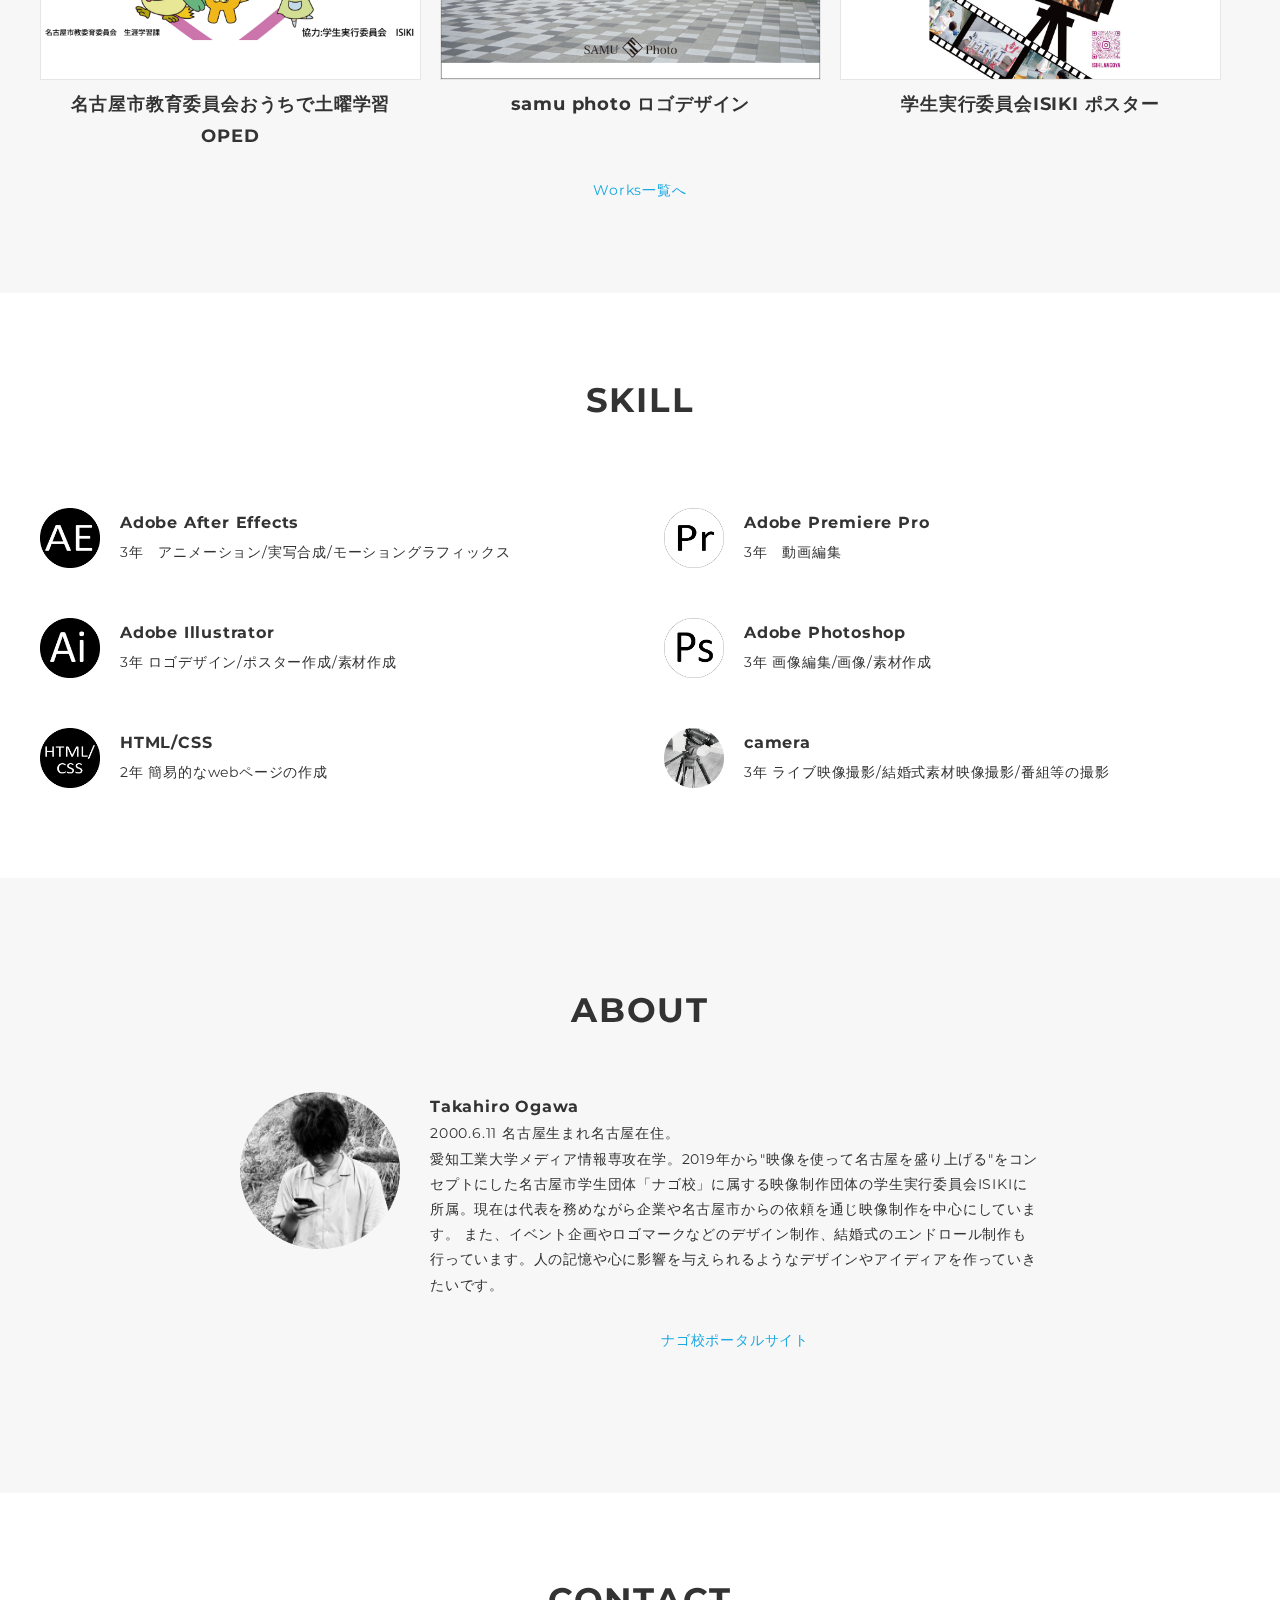
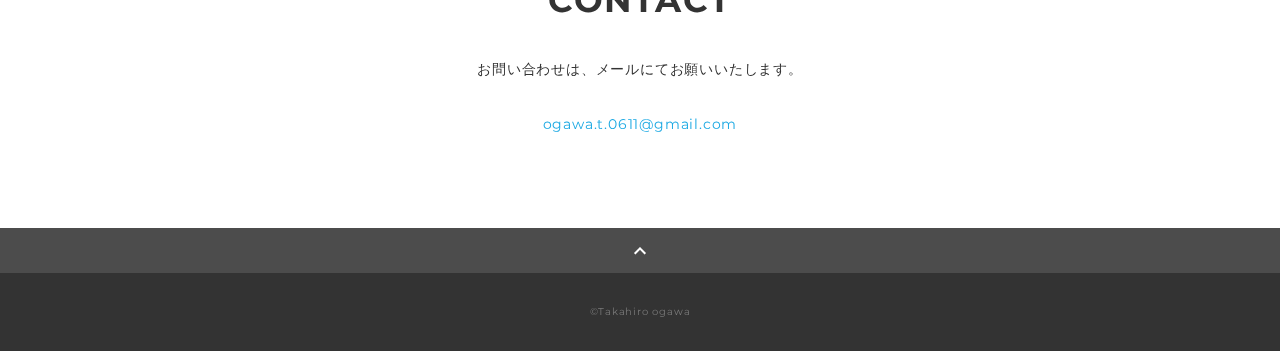
==== commit e3f97dbf: "Update index.html" ====
--- a/index.html
+++ b/index.html
@@ -55,8 +55,8 @@
               <p class="works-img"><img src="img/maihime.png" alt="" /></p>
               <p class="works-name">にっぽんど真ん中祭り～舞姫～</p>
             </a>
-            <a class="works-item" href="haiku.html">
-              <p class="works-img"><img src="img/karehacup.png" alt="" /></p>
+            <a class="works-item" href="kareha.html">
+              <p class="works-img"><img src="img/karehataiki.png" alt="" /></p>
               <p class="works-name">ゲーム配信　Kareha デザイン </p>
             </a>
             <a class="works-item" href="oped.html">
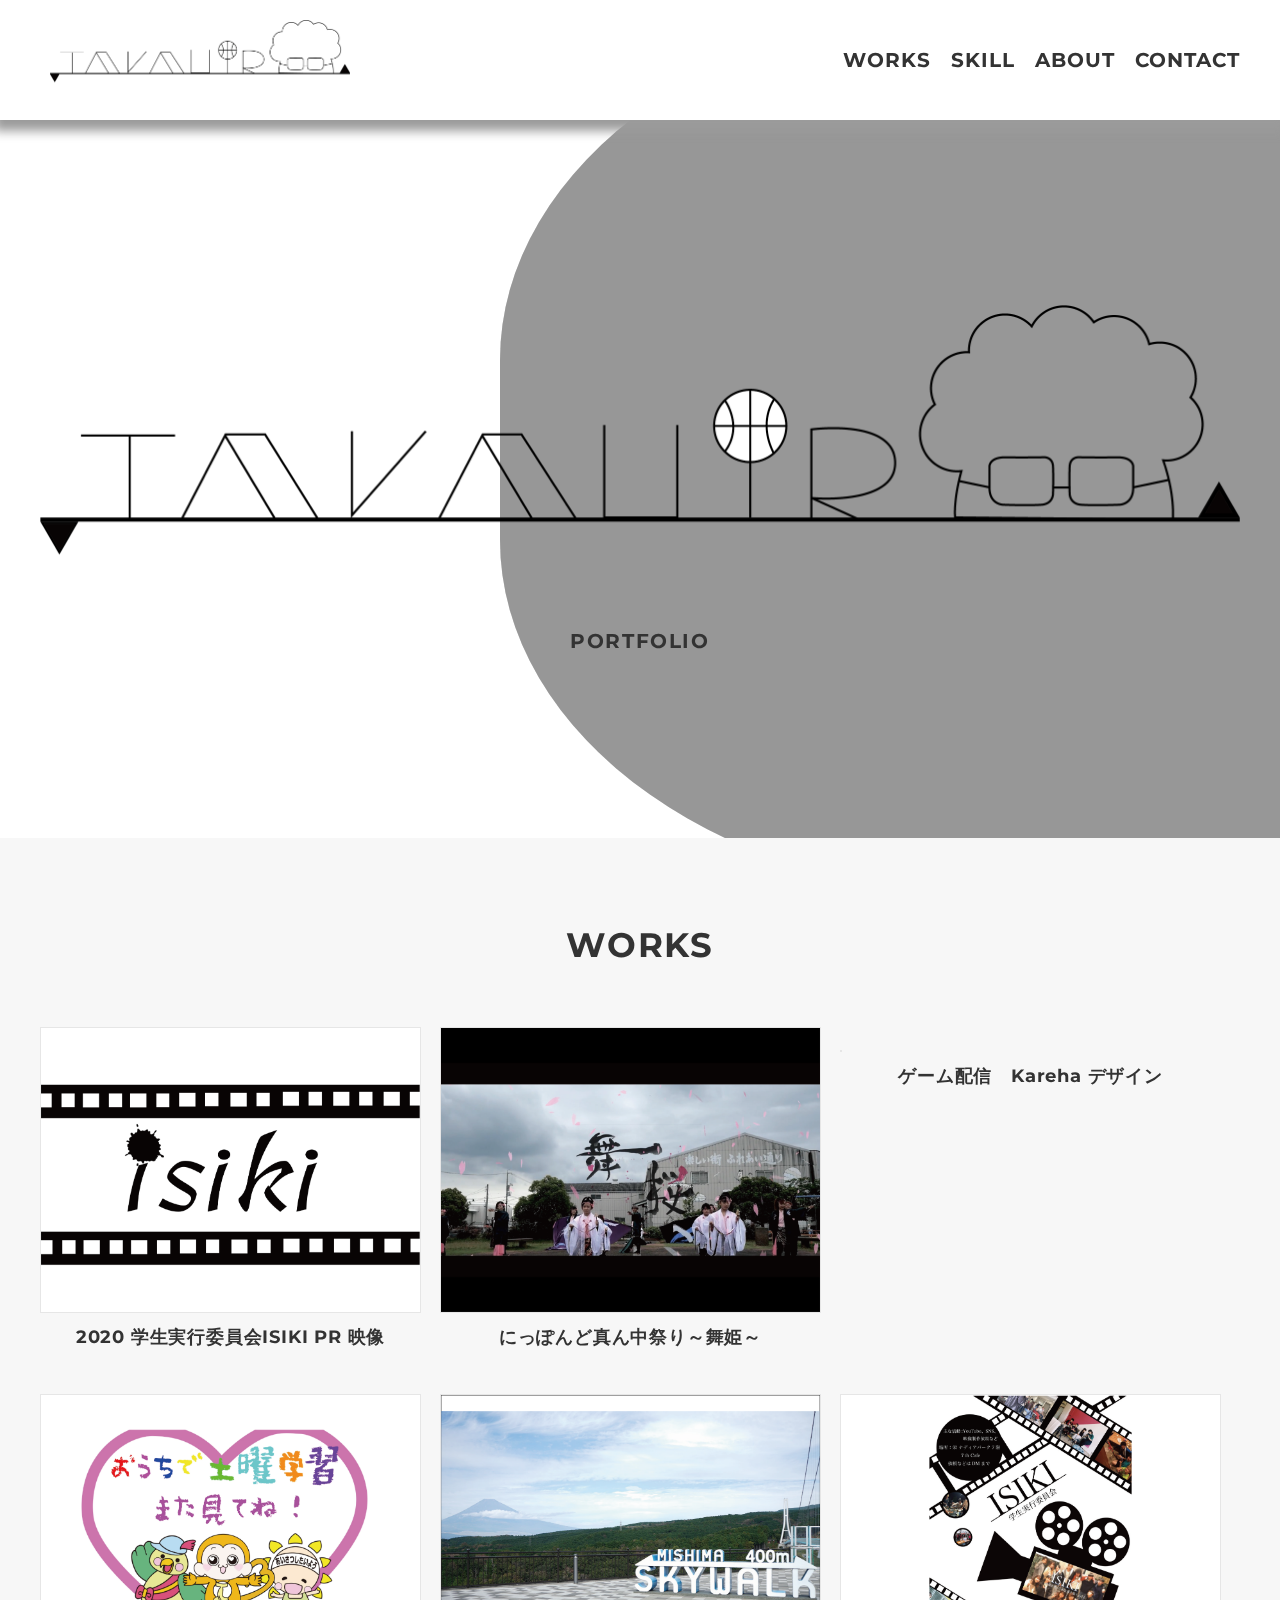
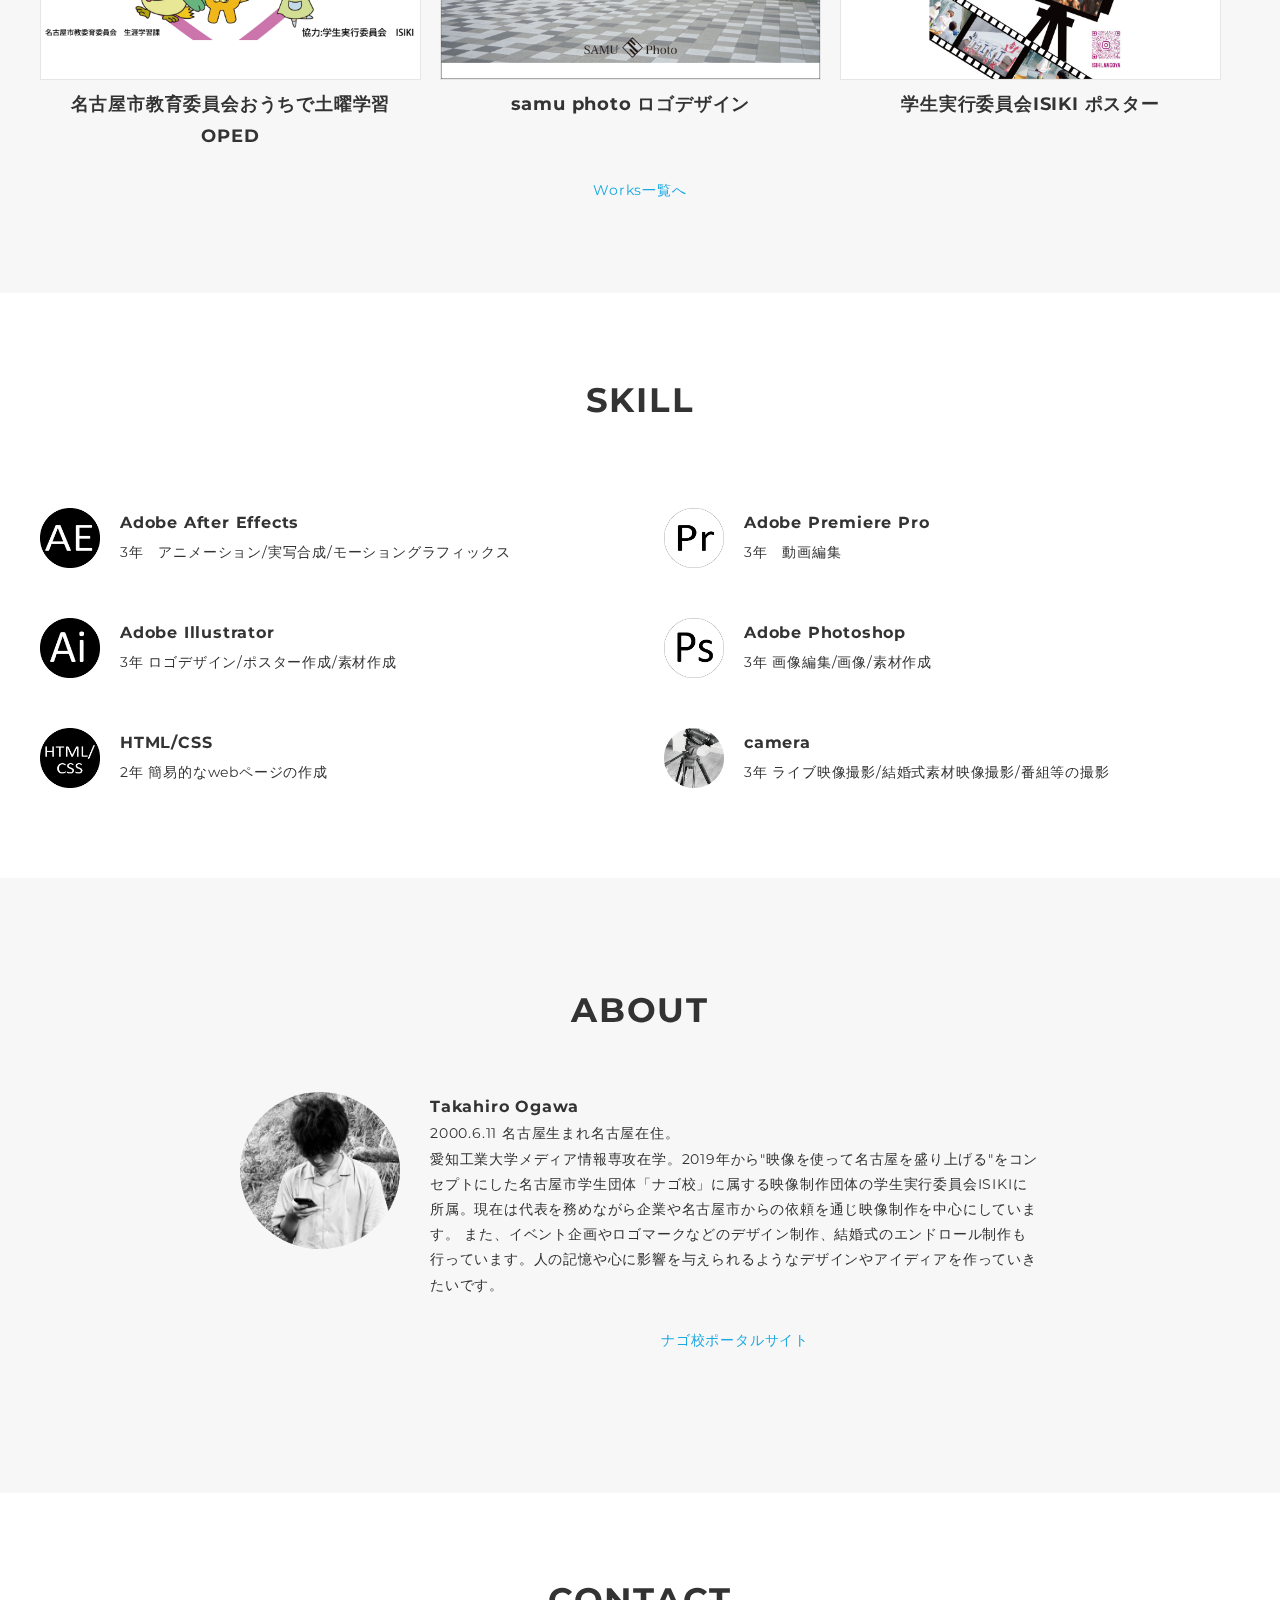
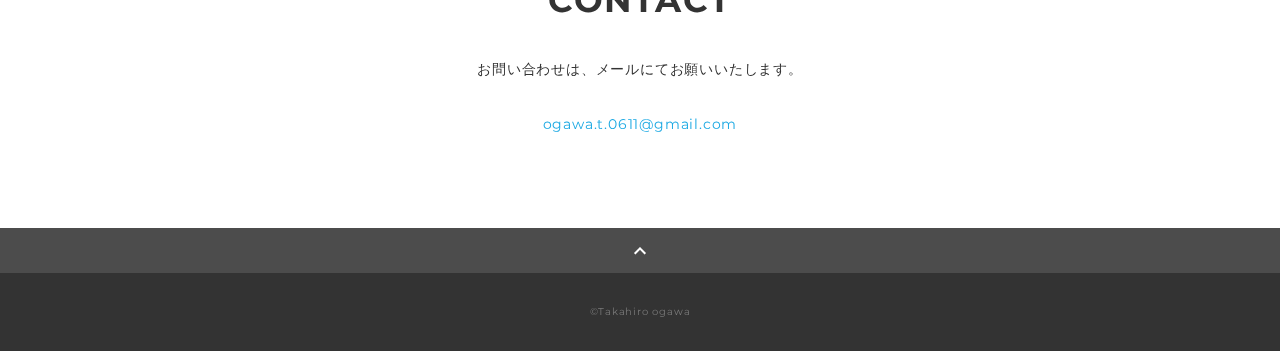
==== commit e8766d8d: "Update index.html" ====
--- a/index.html
+++ b/index.html
@@ -56,7 +56,7 @@
               <p class="works-name">にっぽんど真ん中祭り～舞姫～</p>
             </a>
             <a class="works-item" href="kareha.html">
-              <p class="works-img"><img src="img/karehataiki.png" alt="" /></p>
+              <p class="works-img"><img src="img/karehacup2.png" alt="" /></p>
               <p class="works-name">ゲーム配信　Kareha デザイン </p>
             </a>
             <a class="works-item" href="oped.html">
